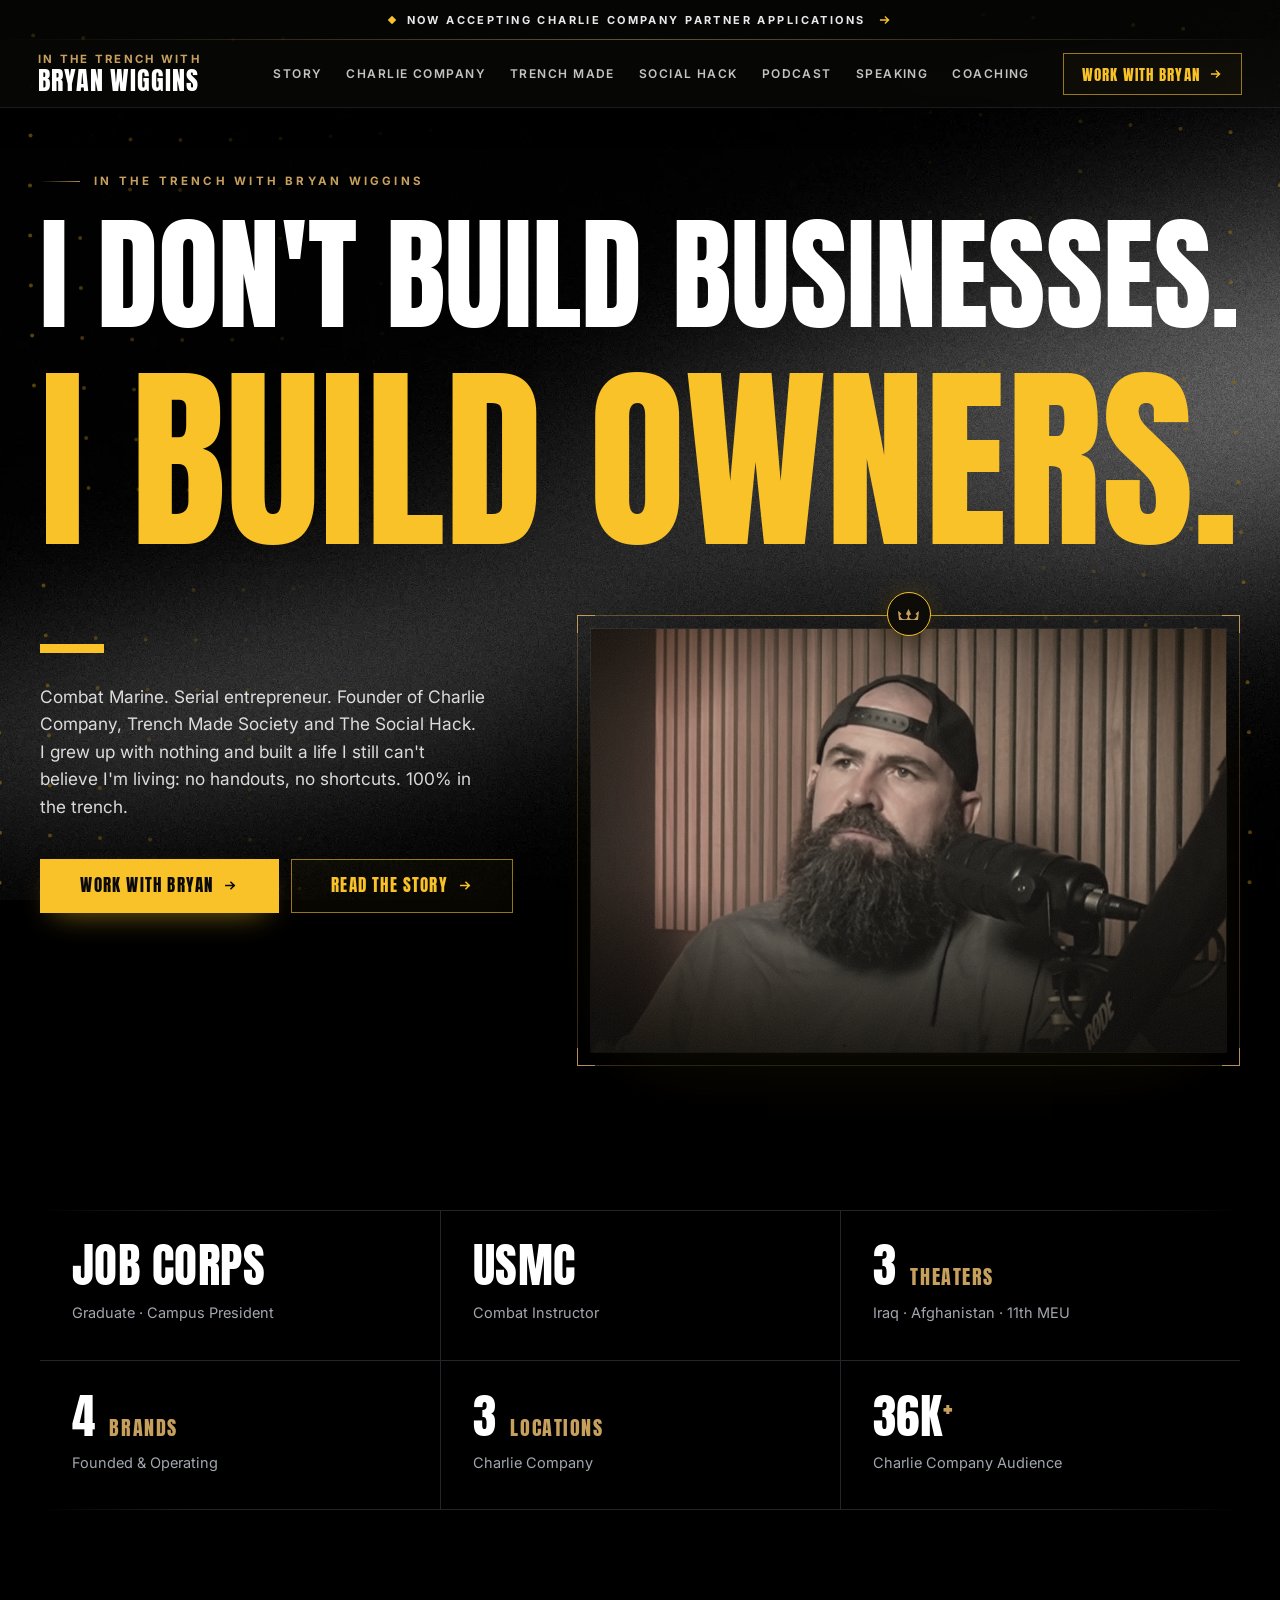
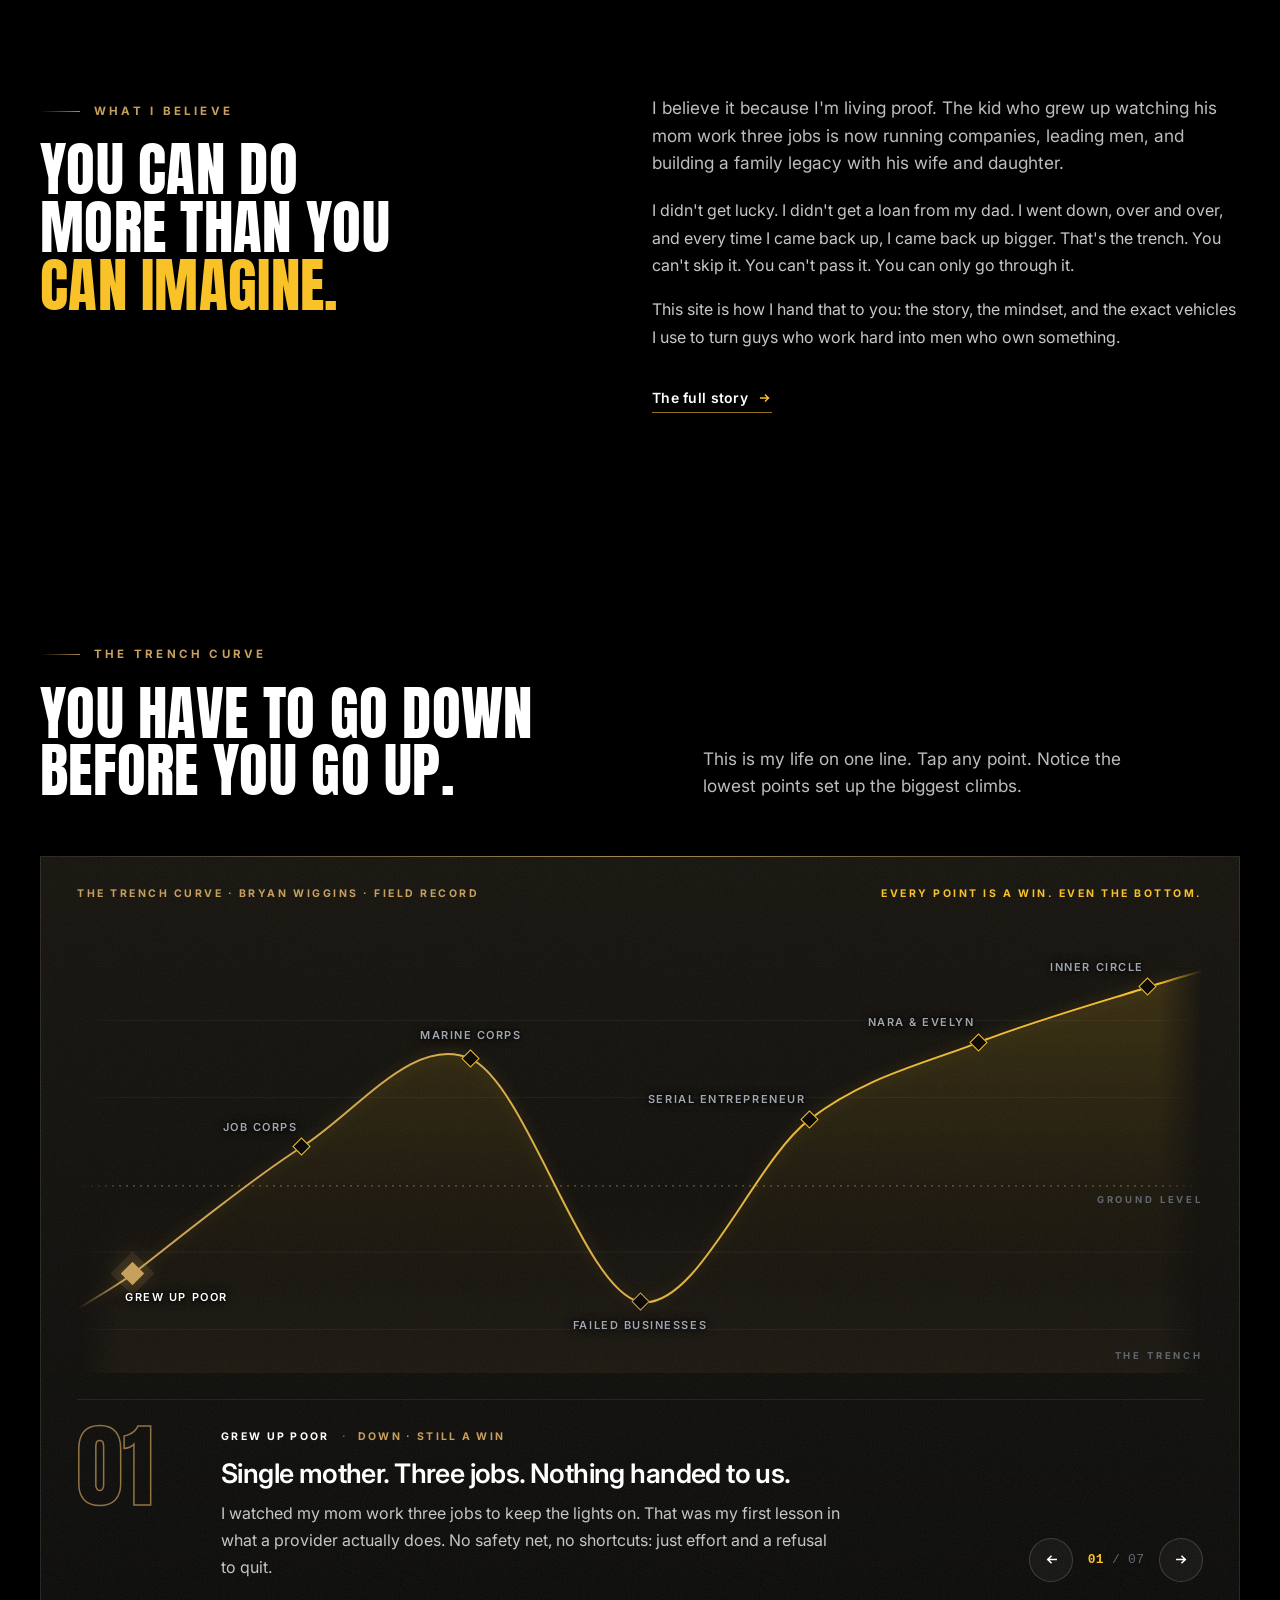
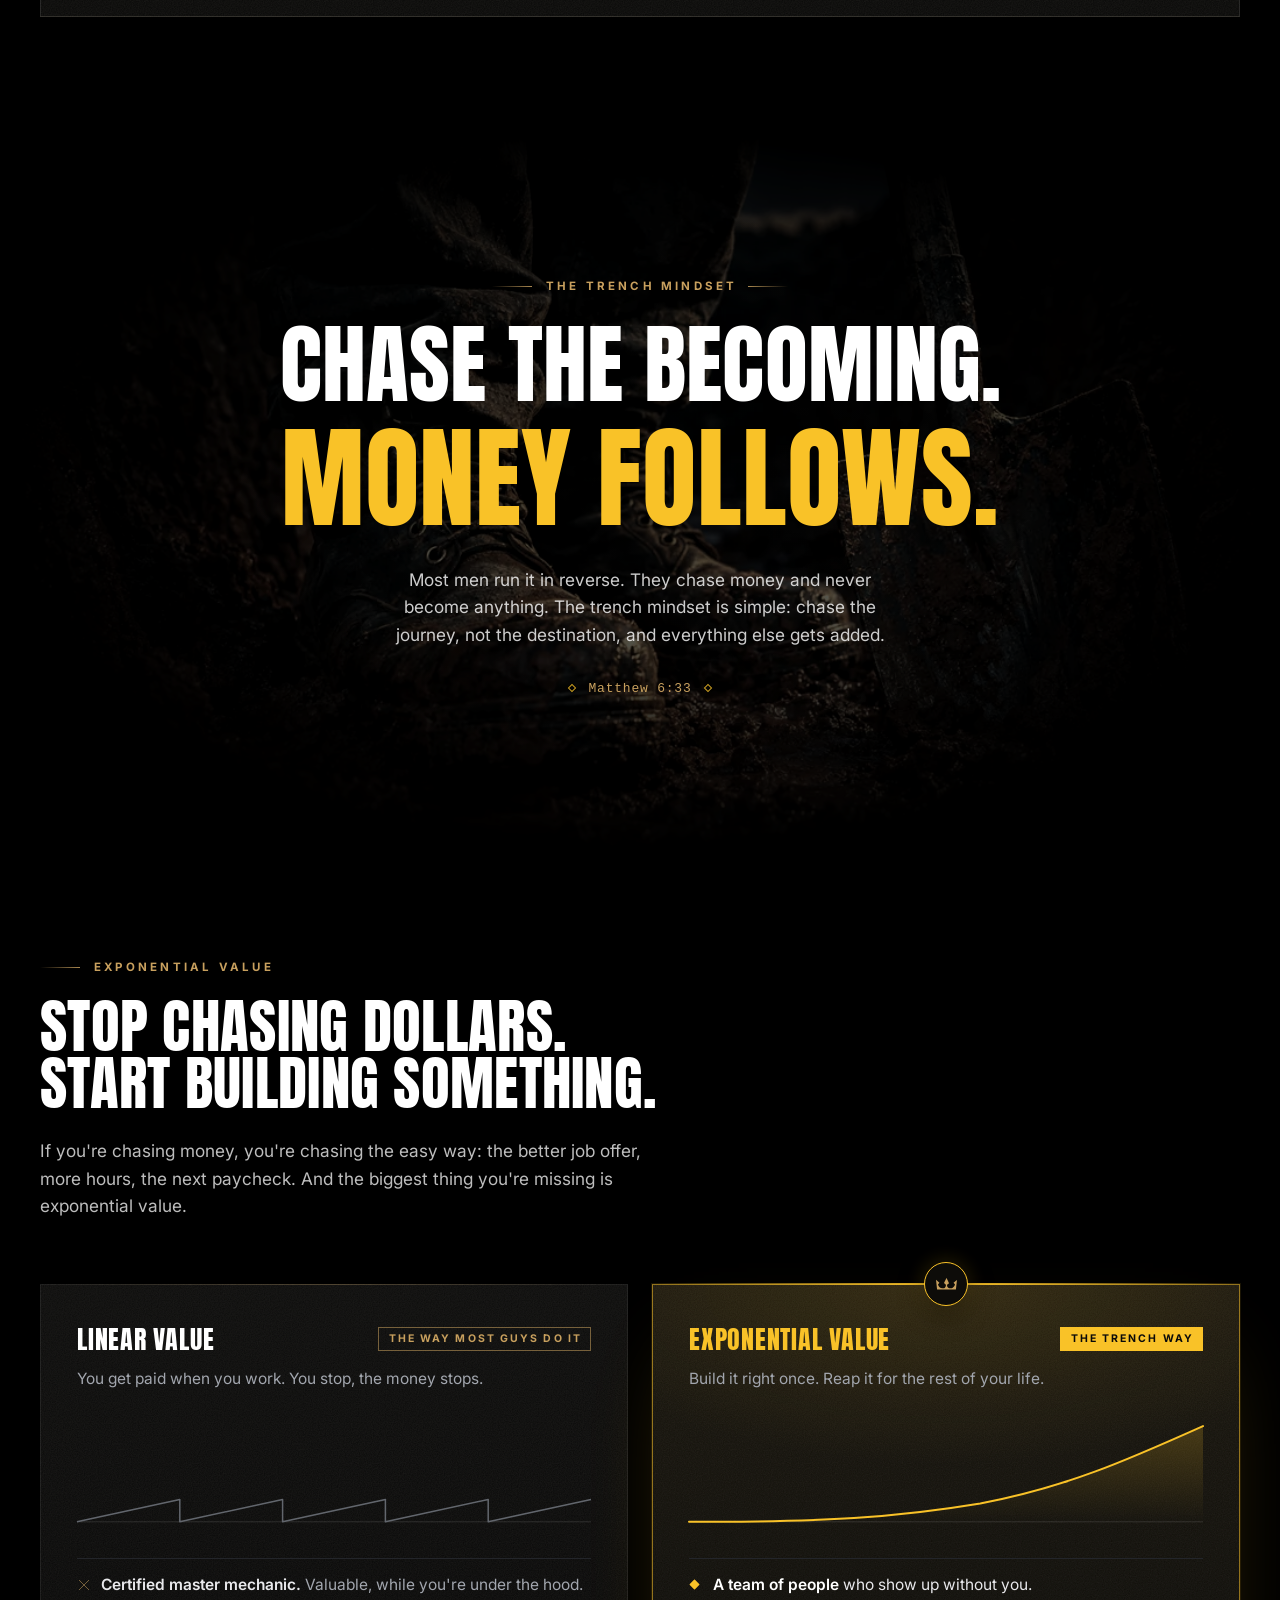
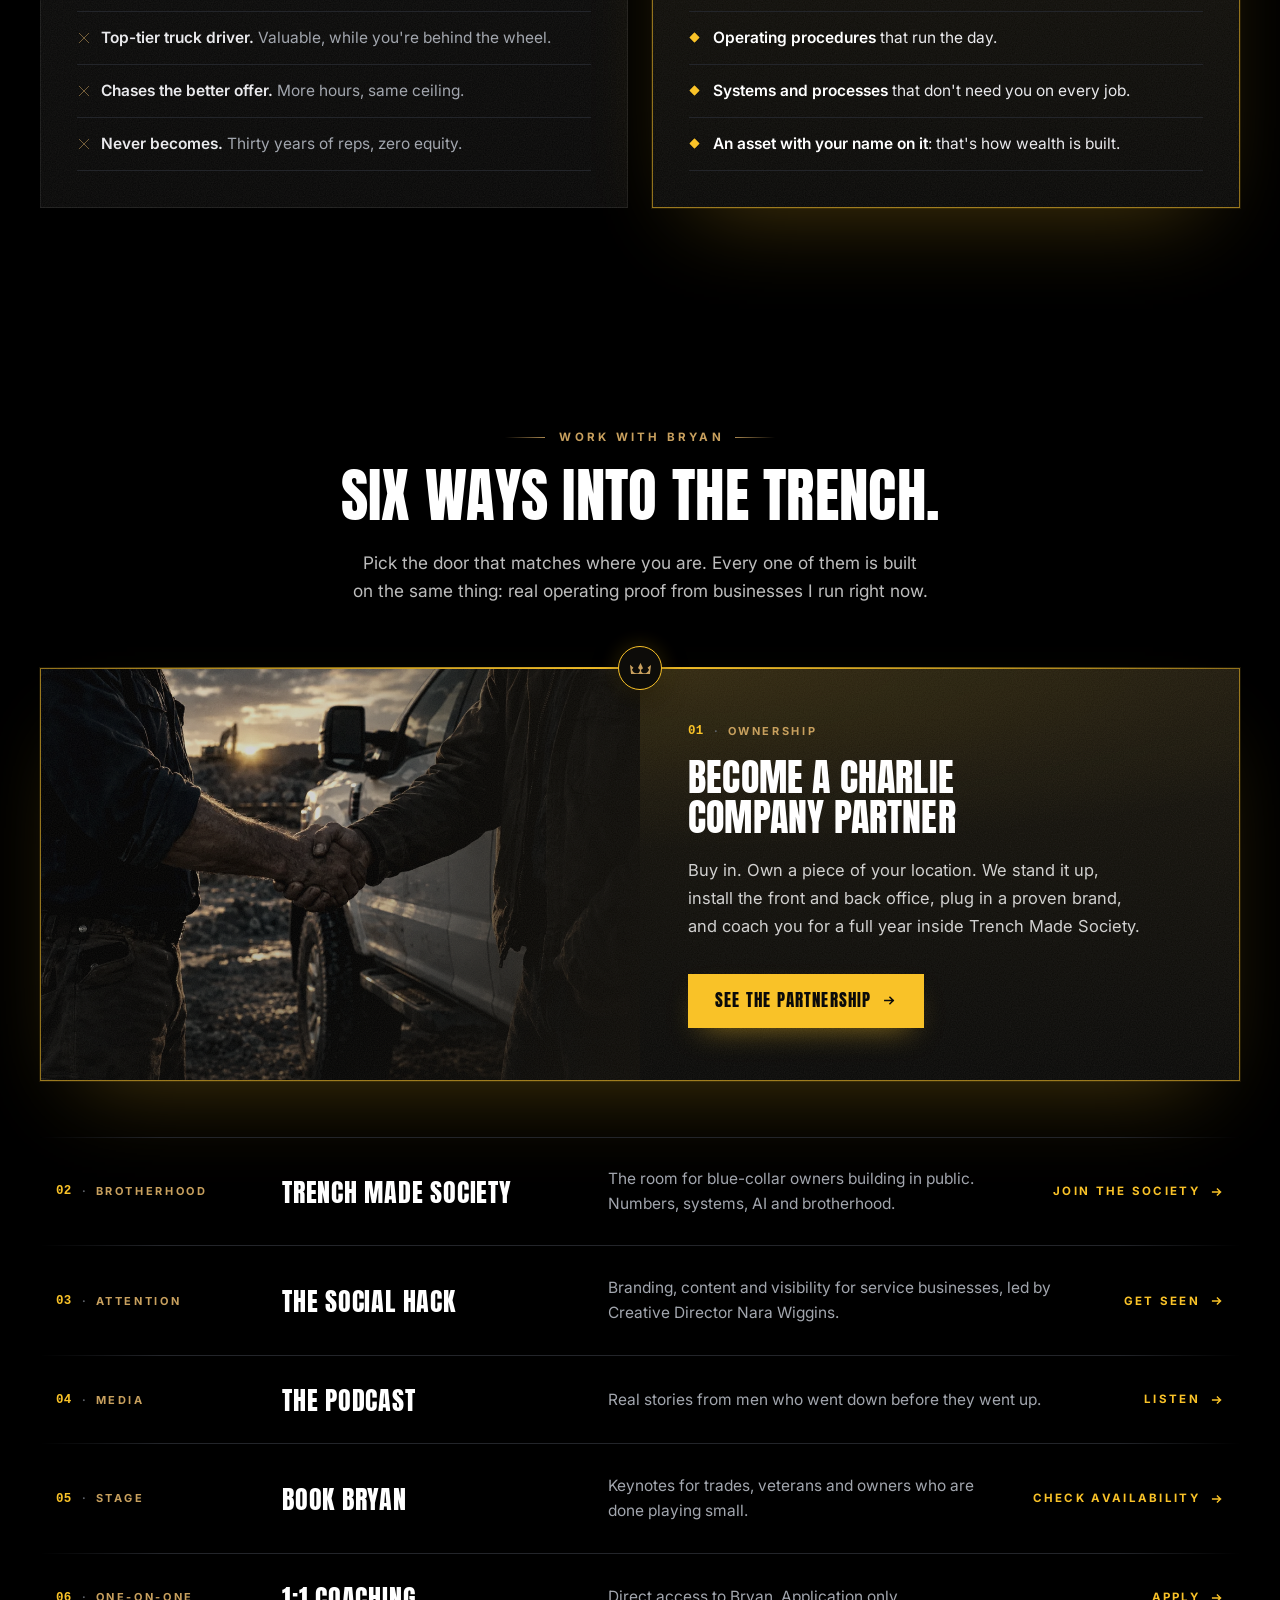
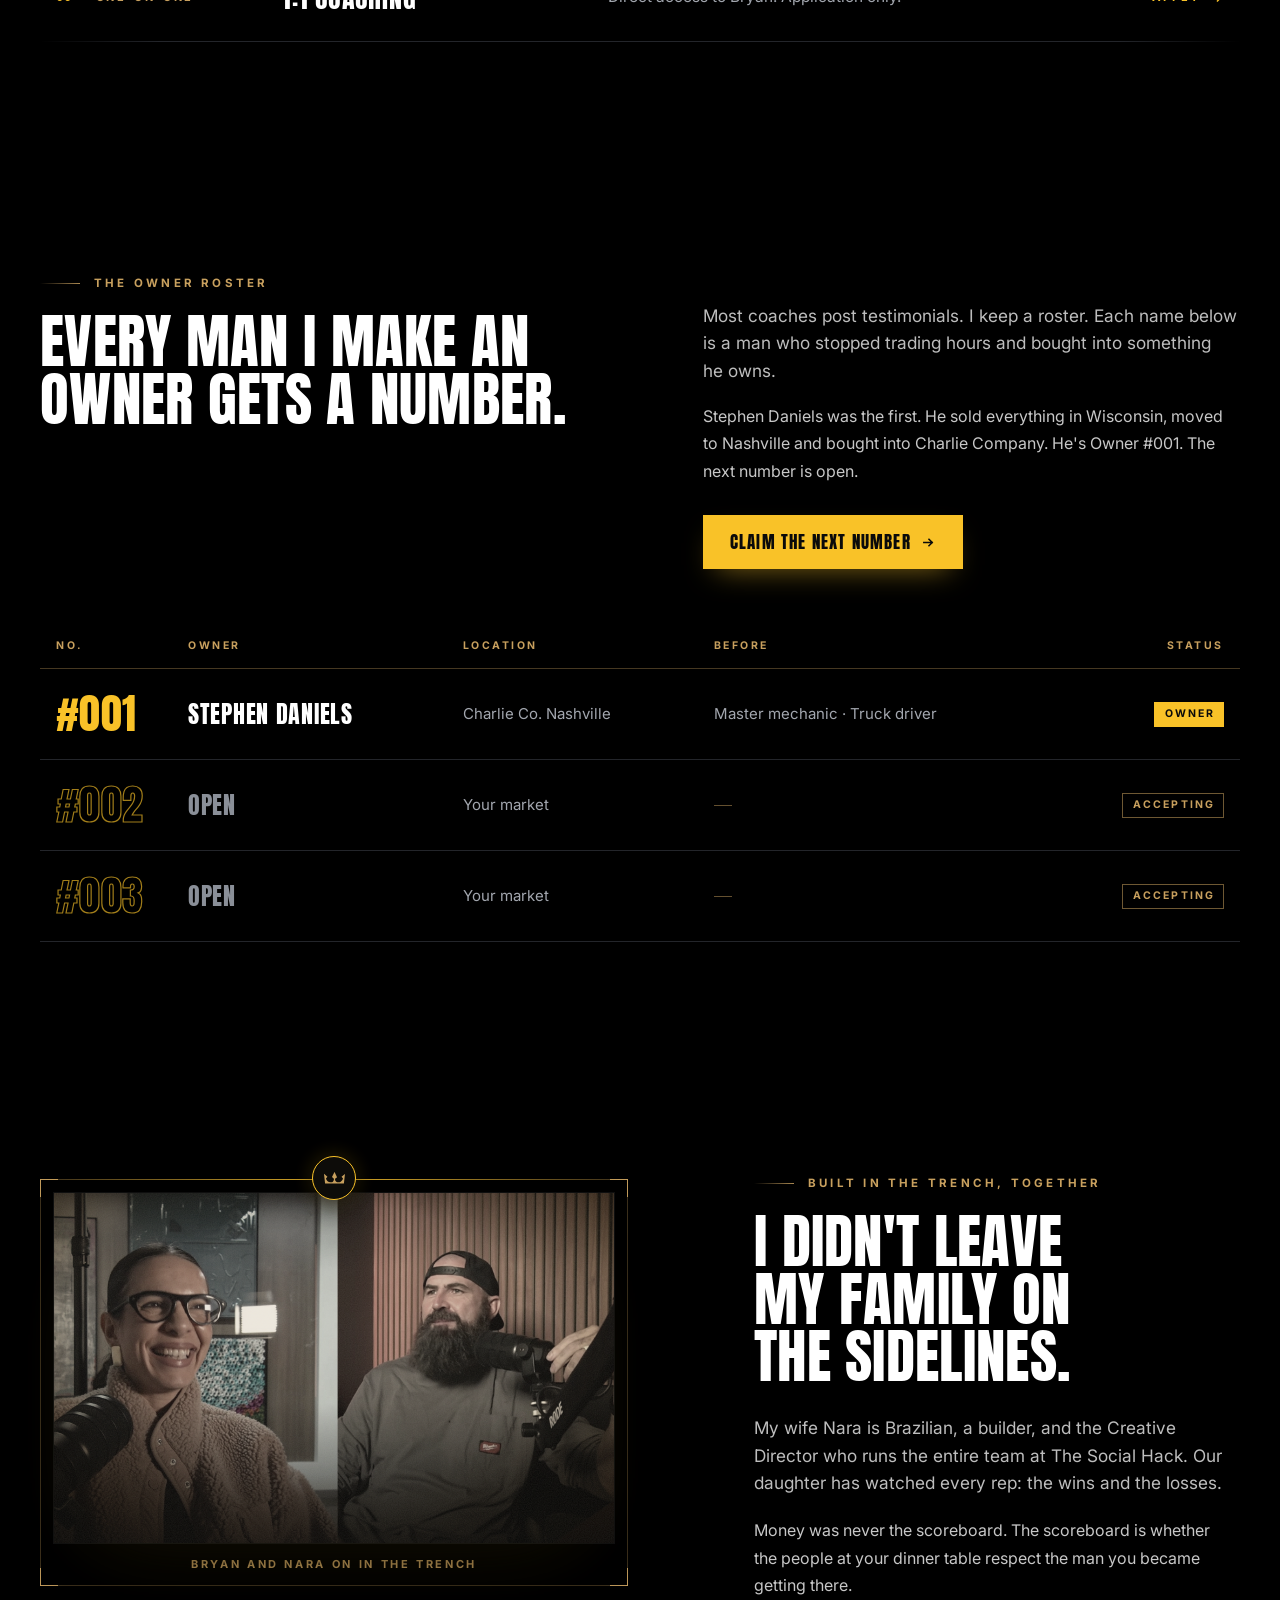
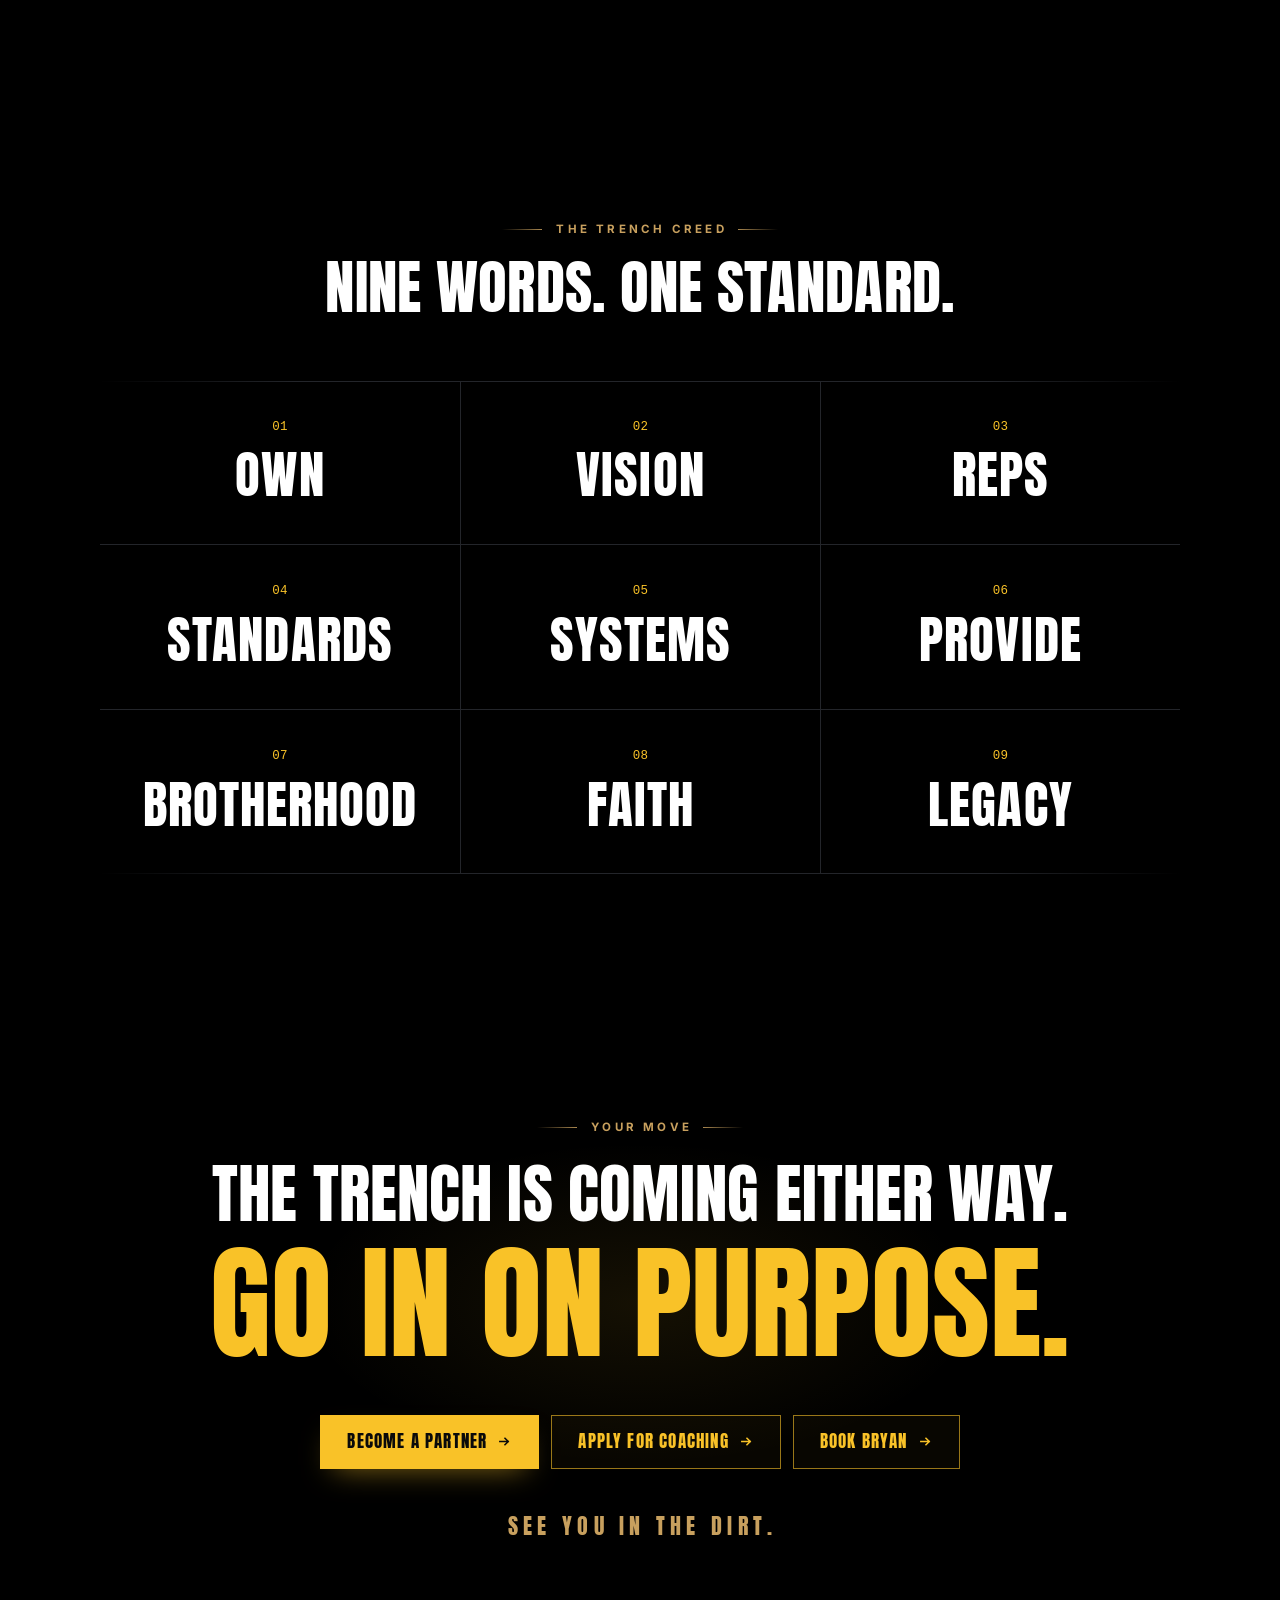
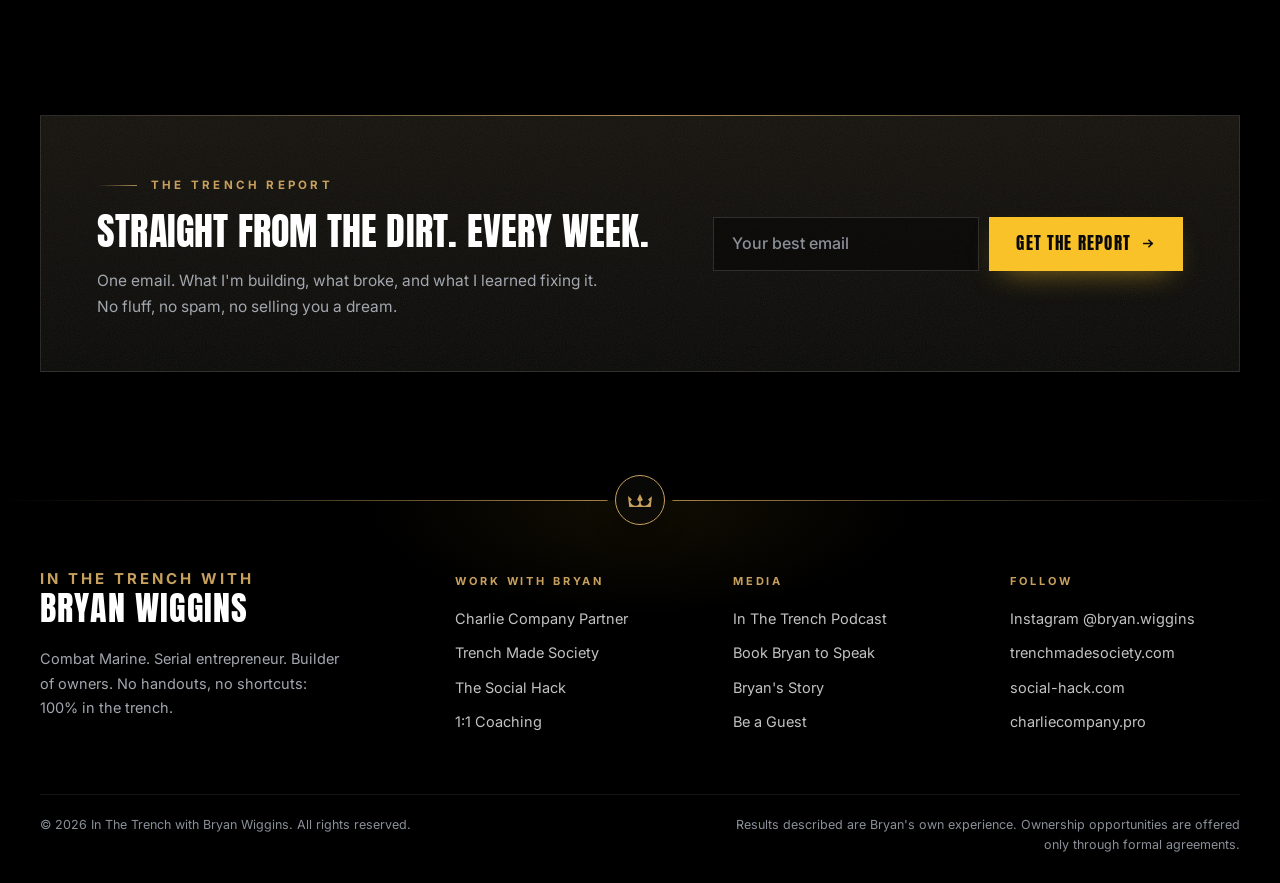
==== index.html @ 4d8e3793 "Bryan Wiggins site V1 Co-Authored-By: Claude Opus 5.5 <noreply@anthropic.com>" ====
<!doctype html>
<html lang="en">
<head>
<meta charset="utf-8">
<meta name="viewport" content="width=device-width, initial-scale=1">
<title>In The Trench with Bryan Wiggins | Combat Marine, Serial Entrepreneur, Builder of Owners</title>
<meta name="description" content="Bryan Wiggins is a combat Marine and serial entrepreneur who builds blue-collar owners through Charlie Company, Trench Made Society, The Social Hack and the In The Trench Podcast.">
<meta property="og:title" content="In The Trench with Bryan Wiggins | Combat Marine, Serial Entrepreneur, Builder of Owners">
<meta property="og:description" content="Bryan Wiggins is a combat Marine and serial entrepreneur who builds blue-collar owners through Charlie Company, Trench Made Society, The Social Hack and the In The Trench Podcast.">
<meta property="og:image" content="img/bryan-mic-300.jpg">
<meta name="theme-color" content="#000000">
<link rel="preconnect" href="https://fonts.googleapis.com">
<link rel="preconnect" href="https://fonts.gstatic.com" crossorigin>
<link href="https://fonts.googleapis.com/css2?family=Anton&family=Inter:wght@400;500;600;700&display=swap" rel="stylesheet">
<link rel="stylesheet" href="assets/kit.css">
<link rel="stylesheet" href="assets/site.css">
<script>document.documentElement.classList.add('js')</script>
</head>
<body>
<canvas id="bw-particles" aria-hidden="true"></canvas>
<a class="bw-skip" href="#main">Skip to content</a>

<!-- ============ SHELL: announcement bar + header (copy to every page; set aria-current on that page's nav link) ============ -->
<div class="bw-top" id="top"><a href="charlie-company.html#apply">Now accepting Charlie Company partner applications<svg viewBox="0 0 16 16" aria-hidden="true" focusable="false"><path d="M3 8h9M8.5 4.5 12 8l-3.5 3.5" fill="none" stroke="currentColor" stroke-width="1.6" stroke-linecap="square"/></svg></a></div>
<header class="bw-hdr">
  <div class="bw-hdr-in">
    <a class="bw-brand tk-fit" href="index.html" aria-label="In The Trench with Bryan Wiggins, home"><span class="bw-brand-sm" style="--k:15.6">In The Trench with</span><span class="bw-brand-lg" style="--k:6.4">Bryan Wiggins</span></a>
    <nav class="bw-nav" id="bw-nav" aria-label="Primary">
      <a href="story.html">Story</a>
      <a href="charlie-company.html">Charlie Company</a>
      <a href="trench-made-society.html">Trench Made</a>
      <a href="social-hack.html">Social Hack</a>
      <a href="podcast.html">Podcast</a>
      <a href="speaking.html">Speaking</a>
      <a href="coaching.html">Coaching</a>
      <a class="bw-nav-cta" href="index.html#work">Work With Bryan<svg viewBox="0 0 16 16" aria-hidden="true" focusable="false"><path d="M3 8h9M8.5 4.5 12 8l-3.5 3.5" fill="none" stroke="currentColor" stroke-width="1.6" stroke-linecap="square"/></svg></a>
    </nav>
    <a class="bw-cta" href="index.html#work">Work With Bryan<svg viewBox="0 0 16 16" aria-hidden="true" focusable="false"><path d="M3 8h9M8.5 4.5 12 8l-3.5 3.5" fill="none" stroke="currentColor" stroke-width="1.6" stroke-linecap="square"/></svg></a>
    <button class="bw-menu-btn" type="button" aria-expanded="false" aria-controls="bw-nav" aria-label="Open menu"><span></span><span></span></button>
  </div>
</header>
<!-- ============ /SHELL ============ -->

<main id="main">

<!-- hero -->
<section class="tk bw-hero" aria-labelledby="hero-h">
  <div class="tk-wrap">
    <p class="tk-cap tk-cap--left tk-rise">In The Trench with Bryan Wiggins</p>
    <h1 id="hero-h" class="tk-h tk-fit bw-hero-h tk-rise" style="--d:1"><span style="--k:10.9">I don't build businesses.</span><span class="tk-acc" style="--k:7.1">I build owners.</span></h1>
    <div class="bw-hero-body">
      <div class="bw-hero-copy tk-rise" style="--d:2">
        <i class="bw-bar" aria-hidden="true"></i>
        <p class="tk-lead">Combat Marine. Serial entrepreneur. Founder of Charlie Company, Trench Made Society and The Social Hack. I grew up with nothing and built a life I still can't believe I'm living: no handouts, no shortcuts. 100% in the trench.</p>
        <div class="bw-btns">
          <a class="tk-btn tk-btn--solid" href="#work">Work With Bryan<svg viewBox="0 0 16 16" aria-hidden="true" focusable="false"><path d="M3 8h9M8.5 4.5 12 8l-3.5 3.5" fill="none" stroke="currentColor" stroke-width="1.6" stroke-linecap="square"/></svg></a>
          <a class="tk-btn" href="story.html">Read the Story<svg viewBox="0 0 16 16" aria-hidden="true" focusable="false"><path d="M3 8h9M8.5 4.5 12 8l-3.5 3.5" fill="none" stroke="currentColor" stroke-width="1.6" stroke-linecap="square"/></svg></a>
        </div>
      </div>
      <figure class="bw-plate bw-hero-media tk-rise" style="--d:3">
        <span class="bw-plate-corners" aria-hidden="true"></span>
        <span class="tk-medal" aria-hidden="true"><svg viewBox="0 0 354 197" focusable="false"><path fill="currentColor" d="M176.7 1L178.1 2L219.8 87L186.5 112L186.6 126L189.6 142L194.7 153L202.1 162L213 169.5L224 173.3L233 174.6L248 174.4L265 171.2L282 163.2L299.3 148L312.2 129L320.7 108L295.6 80L353 32.1L353.3 38L335.7 196L19 196.1L18 195.1L.7 38L.9 31L57.7 80L33.5 108L36.7 120L41.7 132L53 148.6L66 160.3L83 169.3L105 174.4L125 174.2L137 171.3L150 163.4L158 154L164.3 140L166.3 131L167 113L134.8 86Z"/></svg></span>
        <div class="bw-photo bw-photo--trim" style="--ar:3 / 2">
          <img src="img/bryan-mic-300.jpg" alt="Bryan Wiggins at the microphone on the In The Trench podcast" width="960" height="1080" fetchpriority="high" decoding="async" style="object-position:50% 24%">
        </div>
      </figure>
    </div>
  </div>
</section>

<!-- field record -->
<section class="tk tk--tight bw-rec" aria-label="Field record">
  <div class="tk-wrap">
    <ul class="bw-record tk-rise">
      <li><span class="bw-record-v">Job Corps</span><span class="bw-record-t">Graduate&nbsp;· Campus President</span></li>
      <li><span class="bw-record-v">USMC</span><span class="bw-record-t">Combat Instructor</span></li>
      <li><span class="bw-record-v">3 <small>Theaters</small></span><span class="bw-record-t">Iraq&nbsp;· Afghanistan&nbsp;· 11th&nbsp;MEU</span></li>
      <li><span class="bw-record-v">4 <small>Brands</small></span><span class="bw-record-t">Founded &amp; Operating</span></li>
      <li><span class="bw-record-v">3 <small>Locations</small></span><span class="bw-record-t">Charlie Company</span></li>
      <li><span class="bw-record-v">36K<span class="bw-plus">+</span></span><span class="bw-record-t">Charlie Company Audience</span></li>
    </ul>
  </div>
</section>

<!-- what I believe -->
<section class="tk bw-believe" aria-labelledby="believe-h">
  <div class="tk-wrap bw-split">
    <div class="bw-split-a">
      <p class="tk-cap tk-cap--left tk-rise">What I believe</p>
      <h2 id="believe-h" class="tk-h tk-h--l tk-rise" style="--d:1">You can do more than you <em class="tk-acc">can imagine.</em></h2>
    </div>
    <div class="bw-split-b tk-rise" style="--d:2">
      <p class="tk-lead">I believe it because I'm living proof. The kid who grew up watching his mom work three jobs is now running companies, leading men, and building a family legacy with his wife and daughter.</p>
      <div class="tk-body">
        <p>I didn't get lucky. I didn't get a loan from my dad. I went down, over and over, and every time I came back up, I came back up bigger. That's the trench. You can't skip it. You can't pass it. You can only go through it.</p>
        <p>This site is how I hand that to you: the story, the mindset, and the exact vehicles I use to turn guys who work hard into men who own something.</p>
      </div>
      <p class="bw-believe-more"><a class="bw-link" href="story.html">The full story<svg viewBox="0 0 16 16" aria-hidden="true" focusable="false"><path d="M3 8h9M8.5 4.5 12 8l-3.5 3.5" fill="none" stroke="currentColor" stroke-width="1.6" stroke-linecap="square"/></svg></a></p>
    </div>
  </div>
</section>

<!-- the Trench Curve -->
<section class="tk bw-curve-sec" aria-labelledby="curve-h">
  <div class="tk-wrap">
    <div class="bw-intro bw-curve-intro">
      <div>
        <p class="tk-cap tk-cap--left tk-rise">The Trench Curve</p>
        <h2 id="curve-h" class="tk-h tk-h--l tk-rise" style="--d:1">You have to go down before you go up.</h2>
      </div>
      <p class="tk-lead tk-rise" style="--d:2">This is my life on one line. Tap any point. Notice the lowest points set up the biggest climbs.</p>
    </div>

    <div class="tk-card bw-curve tk-rise" style="--d:3" data-curve>
      <div class="bw-curve-head">
        <span class="bw-curve-stamp">The Trench Curve&nbsp;· Bryan&nbsp;Wiggins&nbsp;· Field&nbsp;Record</span>
        <span class="bw-curve-stamp bw-curve-stamp--acc">Every point is a win. Even the bottom.</span>
      </div>

      <div class="bw-curve-plot">
        <svg viewBox="-10 -20 1020 400" preserveAspectRatio="none" aria-hidden="true" focusable="false">
          <defs>
            <linearGradient id="bwCurveFill" x1="0" x2="0" y1="0" y2="1"><stop offset="0" stop-color="#F9C228" stop-opacity=".13"/><stop offset=".8" stop-color="#F9C228" stop-opacity="0"/></linearGradient>
            <linearGradient id="bwCurveStroke" x1="0" x2="1" y1="0" y2="0"><stop offset="0" stop-color="#C8A05E"/><stop offset=".55" stop-color="#e0b443"/><stop offset="1" stop-color="#F9C228"/></linearGradient>
            <linearGradient id="bwTrench" x1="0" x2="0" y1="0" y2="1"><stop offset="0" stop-color="#C8A05E" stop-opacity="0"/><stop offset="1" stop-color="#C8A05E" stop-opacity=".07"/></linearGradient>
            <linearGradient id="bwFadeH" x1="0" x2="1" y1="0" y2="0"><stop offset="0" stop-color="#fff" stop-opacity="0"/><stop offset=".04" stop-color="#fff" stop-opacity="1"/><stop offset=".96" stop-color="#fff" stop-opacity="1"/><stop offset="1" stop-color="#fff" stop-opacity="0"/></linearGradient>
            <mask id="bwFade" maskUnits="userSpaceOnUse" x="-10" y="-20" width="1020" height="400"><rect x="-10" y="-20" width="1020" height="400" fill="url(#bwFadeH)"/></mask>
          </defs>
          <g mask="url(#bwFade)">
            <g class="bw-curve-grid"><line x1="-10" x2="1010" y1="60" y2="60"/><line x1="-10" x2="1010" y1="130" y2="130"/><line x1="-10" x2="1010" y1="270" y2="270"/><line x1="-10" x2="1010" y1="340" y2="340"/></g>
            <rect class="bw-curve-trench" x="-10" y="210" width="1020" height="170"/>
            <line class="bw-curve-ground" x1="-10" x2="1010" y1="210" y2="210"/>
            <g class="bw-curve-line">
              <path class="bw-curve-fill" d="M-10,322 C5,312 24.6,301.5 40.0,290.0 C65.6,270.8 142.2,207.5 193.3,175.0 C244.4,142.5 295.6,71.7 346.7,95.0 C397.8,118.3 448.9,305.8 500.0,315.0 C551.1,324.2 602.2,189.2 653.3,150.0 C704.4,110.8 755.6,100.0 806.7,80.0 C857.8,60.0 934.4,38.3 960.0,30.0 C975.4,25 995,19.5 1010,15 L1010,380 L-10,380 Z"/>
              <path class="bw-curve-path" d="M-10,322 C5,312 24.6,301.5 40.0,290.0 C65.6,270.8 142.2,207.5 193.3,175.0 C244.4,142.5 295.6,71.7 346.7,95.0 C397.8,118.3 448.9,305.8 500.0,315.0 C551.1,324.2 602.2,189.2 653.3,150.0 C704.4,110.8 755.6,100.0 806.7,80.0 C857.8,60.0 934.4,38.3 960.0,30.0 C975.4,25 995,19.5 1010,15"/>
            </g>
          </g>
        </svg>
        <span class="bw-curve-zone bw-curve-zone--ground" aria-hidden="true">Ground level</span>
        <span class="bw-curve-zone bw-curve-zone--trench" aria-hidden="true">The trench</span>
        <div class="bw-curve-pts">
          <button class="bw-pt bw-pt--low" type="button" data-lab="below-start" style="--x:4.902%;--y:77.5%"><i aria-hidden="true"></i><span class="bw-pt-lab">Grew up poor</span></button>
          <button class="bw-pt bw-pt--start-sm" type="button" data-lab="above-end" style="--x:19.931%;--y:48.75%"><i aria-hidden="true"></i><span class="bw-pt-lab">Job Corps</span></button>
          <button class="bw-pt" type="button" data-lab="above" style="--x:34.971%;--y:28.75%"><i aria-hidden="true"></i><span class="bw-pt-lab">Marine Corps</span></button>
          <button class="bw-pt bw-pt--low" type="button" data-lab="below" style="--x:50%;--y:83.75%"><i aria-hidden="true"></i><span class="bw-pt-lab">Failed businesses</span></button>
          <button class="bw-pt" type="button" data-lab="above-end" style="--x:65.029%;--y:42.5%"><i aria-hidden="true"></i><span class="bw-pt-lab">Serial entrepreneur</span></button>
          <button class="bw-pt" type="button" data-lab="above-end" style="--x:80.069%;--y:25%"><i aria-hidden="true"></i><span class="bw-pt-lab">Nara &amp; Evelyn</span></button>
          <button class="bw-pt" type="button" data-lab="above-end" style="--x:95.098%;--y:12.5%"><i aria-hidden="true"></i><span class="bw-pt-lab">Inner circle</span></button>
        </div>
      </div>

      <div class="bw-curve-foot">
        <ol class="bw-curve-steps" aria-live="polite">
          <li class="bw-curve-step is-low">
            <span class="tk-num bw-curve-num" aria-hidden="true">01</span>
            <div>
              <p class="bw-curve-meta"><span class="bw-curve-name">Grew up poor</span><span class="bw-curve-sep" aria-hidden="true">·</span><span class="bw-curve-dir">Down · Still a win</span></p>
              <h3 class="tk-q tk-q--s">Single mother. Three jobs. Nothing handed to us.</h3>
              <p class="bw-curve-text">I watched my mom work three jobs to keep the lights on. That was my first lesson in what a provider actually does. No safety net, no shortcuts: just effort and a refusal to quit.</p>
            </div>
          </li>
          <li class="bw-curve-step">
            <span class="tk-num bw-curve-num" aria-hidden="true">02</span>
            <div>
              <p class="bw-curve-meta"><span class="bw-curve-name">Job Corps</span><span class="bw-curve-sep" aria-hidden="true">·</span><span class="bw-curve-dir">Up · Win</span></p>
              <h3 class="tk-q tk-q--s">Job Corps: diploma, president, apprentice.</h3>
              <p class="bw-curve-text">Earned my high school diploma through Job Corps. Became campus and dorm president. Finished a carpentry apprenticeship and wildland firefighter training, and found a Green Beret mentor who flipped houses and ran businesses.</p>
            </div>
          </li>
          <li class="bw-curve-step">
            <span class="tk-num bw-curve-num" aria-hidden="true">03</span>
            <div>
              <p class="bw-curve-meta"><span class="bw-curve-name">Marine Corps</span><span class="bw-curve-sep" aria-hidden="true">·</span><span class="bw-curve-dir">Up · Win</span></p>
              <h3 class="tk-q tk-q--s">Graduated on a Friday. Marine Corps on Monday.</h3>
              <p class="bw-curve-text">Iraq. Afghanistan. The 11th MEU. Combat action, honor graduate at corporals course, MCMAP black belt, and a combat instructor starting as a corporal. The Corps taught me standards, command and how to lead men under pressure.</p>
            </div>
          </li>
          <li class="bw-curve-step is-low">
            <span class="tk-num bw-curve-num" aria-hidden="true">04</span>
            <div>
              <p class="bw-curve-meta"><span class="bw-curve-name">Failed businesses</span><span class="bw-curve-sep" aria-hidden="true">·</span><span class="bw-curve-dir">Down · Still a win</span></p>
              <h3 class="tk-q tk-q--s">Solar. Expediting. An airport shuttle COVID killed.</h3>
              <p class="bw-curve-text">I built construction work on instructor off-cycles, then commercial solar, expediting and an executive-airport shuttle business COVID wiped out. Every failure was tuition. You have to go down before you go up.</p>
            </div>
          </li>
          <li class="bw-curve-step">
            <span class="tk-num bw-curve-num" aria-hidden="true">05</span>
            <div>
              <p class="bw-curve-meta"><span class="bw-curve-name">Serial entrepreneur</span><span class="bw-curve-sep" aria-hidden="true">·</span><span class="bw-curve-dir">Up · Win</span></p>
              <h3 class="tk-q tk-q--s">Built it, sold it, built it bigger.</h3>
              <p class="bw-curve-text">Pressure washing in Nashville and Knoxville. Sold the Knoxville company. Studied social-media marketing with my wife in Brazil, then came home to build Charlie Company, Trench Made Society and The Social Hack.</p>
            </div>
          </li>
          <li class="bw-curve-step">
            <span class="tk-num bw-curve-num" aria-hidden="true">06</span>
            <div>
              <p class="bw-curve-meta"><span class="bw-curve-name">Nara &amp; Evelyn</span><span class="bw-curve-sep" aria-hidden="true">·</span><span class="bw-curve-dir">Up · Win</span></p>
              <h3 class="tk-q tk-q--s">A Brazilian wife and daughter who build beside me.</h3>
              <p class="bw-curve-text">I didn't build this and leave my family on the sidelines. Nara is in the trench with me: she runs the creative team at The Social Hack. Our daughter watches every rep. That's the scoreboard that matters.</p>
            </div>
          </li>
          <li class="bw-curve-step">
            <span class="tk-num bw-curve-num" aria-hidden="true">07</span>
            <div>
              <p class="bw-curve-meta"><span class="bw-curve-name">Inner circle</span><span class="bw-curve-sep" aria-hidden="true">·</span><span class="bw-curve-dir">Up · Win</span></p>
              <h3 class="tk-q tk-q--s">The room changed the man.</h3>
              <p class="bw-curve-text">Today I sit with operators, investors and builders I used to only watch. The circle you keep decides the life you live. Now I build that room for the guys coming up behind me.</p>
            </div>
          </li>
        </ol>
        <div class="bw-curve-nav">
          <button class="bw-round" type="button" data-curve-prev aria-label="Previous point"><svg viewBox="0 0 16 16" aria-hidden="true" focusable="false"><path d="M13 8H4M7.5 4.5 4 8l3.5 3.5" fill="none" stroke="currentColor" stroke-width="1.6" stroke-linecap="square"/></svg></button>
          <span class="tk-idx" aria-hidden="true"><b data-curve-idx>01</b> <span>/ 07</span></span>
          <button class="bw-round" type="button" data-curve-next aria-label="Next point"><svg viewBox="0 0 16 16" aria-hidden="true" focusable="false"><path d="M3 8h9M8.5 4.5 12 8l-3.5 3.5" fill="none" stroke="currentColor" stroke-width="1.6" stroke-linecap="square"/></svg></button>
        </div>
      </div>
    </div>
  </div>
</section>

<!-- the Trench Mindset -->
<section class="tk bw-atmos bw-mindset" aria-labelledby="mind-h">
  <div class="bw-atmos-img" aria-hidden="true"><img src="img/boots.webp" alt="" width="1100" height="733" loading="lazy" decoding="async"></div>
  <div class="tk-wrap bw-center">
    <p class="tk-cap tk-rise">The Trench Mindset</p>
    <h2 id="mind-h" class="tk-h tk-fit tk-rise" style="--fit-w:720px;--d:1"><span style="--k:8.1">Chase the becoming.</span><span class="tk-acc" style="--k:6.2">Money follows.</span></h2>
    <p class="tk-lead tk-rise" style="--d:2">Most men run it in reverse. They chase money and never become anything. The trench mindset is simple: chase the journey, not the destination, and everything else gets added.</p>
    <p class="bw-verse tk-rise" style="--d:3">Matthew 6:33</p>
  </div>
</section>

<!-- exponential value -->
<section class="tk bw-value" aria-labelledby="value-h">
  <div class="tk-wrap">
    <div class="bw-head">
      <p class="tk-cap tk-cap--left tk-rise">Exponential value</p>
      <h2 id="value-h" class="tk-h tk-h--l tk-rise" style="--d:1">Stop chasing dollars. Start building something.</h2>
      <p class="tk-lead tk-rise" style="--d:2">If you're chasing money, you're chasing the easy way: the better job offer, more hours, the next paycheck. And the biggest thing you're missing is exponential value.</p>
    </div>
    <div class="bw-compare">
      <article class="tk-card tk-card--quiet tk-rise" style="--d:2" aria-labelledby="lin-h">
        <div class="bw-compare-top"><span class="tk-badge">The way most guys do it</span><h3 id="lin-h" class="tk-h tk-h--s">Linear Value</h3></div>
        <p class="bw-compare-sub">You get paid when you work. You stop, the money stops.</p>
        <svg class="bw-compare-chart" viewBox="0 0 300 110" preserveAspectRatio="none" aria-hidden="true" focusable="false"><line class="base" x1="0" y1="100" x2="300" y2="100"/><path class="grey" d="M0,100 L60,78 L60,100 L120,78 L120,100 L180,78 L180,100 L240,78 L240,100 L300,78"/></svg>
        <ul class="tk-list tk-list--ruled tk-list--no tk-list--muted">
          <li><b>Certified master mechanic.</b> Valuable, while you're under the hood.</li>
          <li><b>Top-tier truck driver.</b> Valuable, while you're behind the wheel.</li>
          <li><b>Chases the better offer.</b> More hours, same ceiling.</li>
          <li><b>Never becomes.</b> Thirty years of reps, zero equity.</li>
        </ul>
      </article>
      <article class="tk-card tk-card--gold tk-rise" style="--d:3" aria-labelledby="exp-h">
        <span class="tk-medal" aria-hidden="true"><svg viewBox="0 0 354 197" focusable="false"><path fill="currentColor" d="M176.7 1L178.1 2L219.8 87L186.5 112L186.6 126L189.6 142L194.7 153L202.1 162L213 169.5L224 173.3L233 174.6L248 174.4L265 171.2L282 163.2L299.3 148L312.2 129L320.7 108L295.6 80L353 32.1L353.3 38L335.7 196L19 196.1L18 195.1L.7 38L.9 31L57.7 80L33.5 108L36.7 120L41.7 132L53 148.6L66 160.3L83 169.3L105 174.4L125 174.2L137 171.3L150 163.4L158 154L164.3 140L166.3 131L167 113L134.8 86Z"/></svg></span>
        <div class="bw-compare-top"><span class="tk-badge tk-badge--solid">The trench way</span><h3 id="exp-h" class="tk-h tk-h--s tk-acc">Exponential Value</h3></div>
        <p class="bw-compare-sub">Build it right once. Reap it for the rest of your life.</p>
        <svg class="bw-compare-chart" viewBox="0 0 300 110" preserveAspectRatio="none" aria-hidden="true" focusable="false"><defs><linearGradient id="bwCmpFill" x1="0" x2="0" y1="0" y2="1"><stop offset="0" stop-color="#F9C228" stop-opacity=".2"/><stop offset="1" stop-color="#F9C228" stop-opacity="0"/></linearGradient></defs><line class="base" x1="0" y1="100" x2="300" y2="100"/><path class="area" d="M0,100 C80,100 120,96 170,82 C220,66 255,40 300,6 L300,100 Z"/><path class="gold" d="M0,100 C80,100 120,96 170,82 C220,66 255,40 300,6"/></svg>
        <ul class="tk-list tk-list--ruled tk-list--solid">
          <li><b>A team of people</b> who show up without you.</li>
          <li><b>Operating procedures</b> that run the day.</li>
          <li><b>Systems and processes</b> that don't need you on every job.</li>
          <li><b>An asset with your name on it</b>: that's how wealth is built.</li>
        </ul>
      </article>
    </div>
  </div>
</section>

<!-- work with Bryan -->
<section class="tk bw-work" id="work" aria-labelledby="work-h">
  <div class="tk-wrap">
    <div class="bw-head bw-head--center">
      <p class="tk-cap tk-rise">Work with Bryan</p>
      <h2 id="work-h" class="tk-h tk-h--l tk-rise" style="--d:1">Six ways into the trench.</h2>
      <p class="tk-lead tk-rise" style="--d:2">Pick the door that matches where you are. Every one of them is built on the same thing: real operating proof from businesses I run right now.</p>
    </div>

    <a class="tk-card tk-card--gold bw-feature tk-rise" style="--d:2" href="charlie-company.html">
      <span class="tk-medal" aria-hidden="true"><svg viewBox="0 0 354 197" focusable="false"><path fill="currentColor" d="M176.7 1L178.1 2L219.8 87L186.5 112L186.6 126L189.6 142L194.7 153L202.1 162L213 169.5L224 173.3L233 174.6L248 174.4L265 171.2L282 163.2L299.3 148L312.2 129L320.7 108L295.6 80L353 32.1L353.3 38L335.7 196L19 196.1L18 195.1L.7 38L.9 31L57.7 80L33.5 108L36.7 120L41.7 132L53 148.6L66 160.3L83 169.3L105 174.4L125 174.2L137 171.3L150 163.4L158 154L164.3 140L166.3 131L167 113L134.8 86Z"/></svg></span>
      <div class="bw-feature-img" aria-hidden="true"><img src="img/partners.webp" alt="" width="1100" height="733" loading="lazy" decoding="async"></div>
      <div class="bw-feature-body">
        <p class="bw-kicker"><span class="tk-idx">01</span><i>·</i>Ownership</p>
        <h3 class="tk-h tk-h--m">Become a Charlie Company Partner</h3>
        <p>Buy in. Own a piece of your location. We stand it up, install the front and back office, plug in a proven brand, and coach you for a full year inside Trench Made Society.</p>
        <span class="tk-btn tk-btn--solid">See the partnership<svg viewBox="0 0 16 16" aria-hidden="true" focusable="false"><path d="M3 8h9M8.5 4.5 12 8l-3.5 3.5" fill="none" stroke="currentColor" stroke-width="1.6" stroke-linecap="square"/></svg></span>
      </div>
    </a>

    <ul class="bw-rows bw-work-rows tk-rise" style="--d:3">
      <li><a class="bw-row" href="trench-made-society.html">
        <p class="bw-kicker"><span class="tk-idx">02</span><i>·</i>Brotherhood</p>
        <h3 class="tk-h tk-h--s">Trench Made Society</h3>
        <p>The room for blue-collar owners building in public. Numbers, systems, AI and brotherhood.</p>
        <span class="bw-row-go">Join the society<svg viewBox="0 0 16 16" aria-hidden="true" focusable="false"><path d="M3 8h9M8.5 4.5 12 8l-3.5 3.5" fill="none" stroke="currentColor" stroke-width="1.6" stroke-linecap="square"/></svg></span>
      </a></li>
      <li><a class="bw-row" href="social-hack.html">
        <p class="bw-kicker"><span class="tk-idx">03</span><i>·</i>Attention</p>
        <h3 class="tk-h tk-h--s">The Social Hack</h3>
        <p>Branding, content and visibility for service businesses, led by Creative Director Nara Wiggins.</p>
        <span class="bw-row-go">Get seen<svg viewBox="0 0 16 16" aria-hidden="true" focusable="false"><path d="M3 8h9M8.5 4.5 12 8l-3.5 3.5" fill="none" stroke="currentColor" stroke-width="1.6" stroke-linecap="square"/></svg></span>
      </a></li>
      <li><a class="bw-row" href="podcast.html">
        <p class="bw-kicker"><span class="tk-idx">04</span><i>·</i>Media</p>
        <h3 class="tk-h tk-h--s">The Podcast</h3>
        <p>Real stories from men who went down before they went up.</p>
        <span class="bw-row-go">Listen<svg viewBox="0 0 16 16" aria-hidden="true" focusable="false"><path d="M3 8h9M8.5 4.5 12 8l-3.5 3.5" fill="none" stroke="currentColor" stroke-width="1.6" stroke-linecap="square"/></svg></span>
      </a></li>
      <li><a class="bw-row" href="speaking.html">
        <p class="bw-kicker"><span class="tk-idx">05</span><i>·</i>Stage</p>
        <h3 class="tk-h tk-h--s">Book Bryan</h3>
        <p>Keynotes for trades, veterans and owners who are done playing small.</p>
        <span class="bw-row-go">Check availability<svg viewBox="0 0 16 16" aria-hidden="true" focusable="false"><path d="M3 8h9M8.5 4.5 12 8l-3.5 3.5" fill="none" stroke="currentColor" stroke-width="1.6" stroke-linecap="square"/></svg></span>
      </a></li>
      <li><a class="bw-row" href="coaching.html">
        <p class="bw-kicker"><span class="tk-idx">06</span><i>·</i>One-on-one</p>
        <h3 class="tk-h tk-h--s">1:1 Coaching</h3>
        <p>Direct access to Bryan. Application only.</p>
        <span class="bw-row-go">Apply<svg viewBox="0 0 16 16" aria-hidden="true" focusable="false"><path d="M3 8h9M8.5 4.5 12 8l-3.5 3.5" fill="none" stroke="currentColor" stroke-width="1.6" stroke-linecap="square"/></svg></span>
      </a></li>
    </ul>
  </div>
</section>

<!-- the owner roster -->
<section class="tk bw-roster" aria-labelledby="roster-h">
  <div class="tk-wrap">
    <div class="bw-intro">
      <div>
        <p class="tk-cap tk-cap--left tk-rise">The Owner Roster</p>
        <h2 id="roster-h" class="tk-h tk-h--l tk-rise" style="--d:1">Every man I make an owner gets a number.</h2>
      </div>
      <div class="tk-rise" style="--d:2">
        <p class="tk-lead">Most coaches post testimonials. I keep a roster. Each name below is a man who stopped trading hours and bought into something he owns.</p>
        <div class="tk-body"><p>Stephen Daniels was the first. He sold everything in Wisconsin, moved to Nashville and bought into Charlie Company. He's Owner #001. The next number is open.</p></div>
        <div class="bw-btns"><a class="tk-btn tk-btn--solid" href="charlie-company.html#apply">Claim the next number<svg viewBox="0 0 16 16" aria-hidden="true" focusable="false"><path d="M3 8h9M8.5 4.5 12 8l-3.5 3.5" fill="none" stroke="currentColor" stroke-width="1.6" stroke-linecap="square"/></svg></a></div>
      </div>
    </div>
    <table class="bw-ledger tk-rise" style="--d:3" role="table" aria-labelledby="roster-h">
      <thead role="rowgroup"><tr role="row"><th role="columnheader" scope="col">No.</th><th role="columnheader" scope="col">Owner</th><th role="columnheader" scope="col">Location</th><th role="columnheader" scope="col">Before</th><th role="columnheader" scope="col">Status</th></tr></thead>
      <tbody role="rowgroup">
        <tr role="row"><td role="cell" class="bw-ledger-id">#001</td><th role="rowheader" scope="row">Stephen Daniels</th><td role="cell">Charlie Co. Nashville</td><td role="cell">Master mechanic&nbsp;· Truck&nbsp;driver</td><td role="cell"><span class="tk-badge tk-badge--solid">Owner</span></td></tr>
        <tr role="row" class="is-open"><td role="cell" class="bw-ledger-id">#002</td><th role="rowheader" scope="row">Open</th><td role="cell">Your market</td><td role="cell" class="is-nil"><span class="bw-nil" aria-hidden="true"></span></td><td role="cell"><span class="tk-badge">Accepting</span></td></tr>
        <tr role="row" class="is-open"><td role="cell" class="bw-ledger-id">#003</td><th role="rowheader" scope="row">Open</th><td role="cell">Your market</td><td role="cell" class="is-nil"><span class="bw-nil" aria-hidden="true"></span></td><td role="cell"><span class="tk-badge">Accepting</span></td></tr>
      </tbody>
    </table>
  </div>
</section>

<!-- family -->
<section class="tk bw-family" aria-labelledby="family-h">
  <div class="tk-wrap bw-split bw-split--wide-a bw-split--center">
    <figure class="bw-plate bw-split-a tk-rise">
      <span class="bw-plate-corners" aria-hidden="true"></span>
      <span class="tk-medal" aria-hidden="true"><svg viewBox="0 0 354 197" focusable="false"><path fill="currentColor" d="M176.7 1L178.1 2L219.8 87L186.5 112L186.6 126L189.6 142L194.7 153L202.1 162L213 169.5L224 173.3L233 174.6L248 174.4L265 171.2L282 163.2L299.3 148L312.2 129L320.7 108L295.6 80L353 32.1L353.3 38L335.7 196L19 196.1L18 195.1L.7 38L.9 31L57.7 80L33.5 108L36.7 120L41.7 132L53 148.6L66 160.3L83 169.3L105 174.4L125 174.2L137 171.3L150 163.4L158 154L164.3 140L166.3 131L167 113L134.8 86Z"/></svg></span>
      <div class="bw-photo" style="--ar:16 / 10">
        <img src="img/bryan-nara-podcast.jpg" alt="Nara and Bryan Wiggins at their microphones on the In The Trench podcast" width="1920" height="1080" loading="lazy" decoding="async">
      </div>
      <figcaption class="bw-plate-cap">Bryan and Nara on In The Trench</figcaption>
    </figure>
    <div class="bw-split-b">
      <p class="tk-cap tk-cap--left tk-rise" style="--d:1">Built in the trench, together</p>
      <h2 id="family-h" class="tk-h tk-h--l tk-rise" style="--d:2">I didn't leave my family on the sidelines.</h2>
      <div class="tk-rise" style="--d:3">
        <p class="tk-lead">My wife Nara is Brazilian, a builder, and the Creative Director who runs the entire team at The Social Hack. Our daughter has watched every rep: the wins and the losses.</p>
        <div class="tk-body"><p>Money was never the scoreboard. The scoreboard is whether the people at your dinner table respect the man you became getting there.</p></div>
      </div>
    </div>
  </div>
</section>

<!-- the trench creed -->
<section class="tk bw-creed-sec" aria-labelledby="creed-h">
  <div class="tk-wrap">
    <div class="bw-head bw-head--center">
      <p class="tk-cap tk-rise">The Trench Creed</p>
      <h2 id="creed-h" class="tk-h tk-h--l tk-rise" style="--d:1">Nine words. One standard.</h2>
    </div>
    <ol class="bw-creed tk-rise" style="--d:2">
      <li><span class="tk-idx">01</span><span class="bw-creed-w">Own</span></li>
      <li><span class="tk-idx">02</span><span class="bw-creed-w">Vision</span></li>
      <li><span class="tk-idx">03</span><span class="bw-creed-w">Reps</span></li>
      <li><span class="tk-idx">04</span><span class="bw-creed-w">Standards</span></li>
      <li><span class="tk-idx">05</span><span class="bw-creed-w">Systems</span></li>
      <li><span class="tk-idx">06</span><span class="bw-creed-w">Provide</span></li>
      <li><span class="tk-idx">07</span><span class="bw-creed-w">Brotherhood</span></li>
      <li><span class="tk-idx">08</span><span class="bw-creed-w">Faith</span></li>
      <li><span class="tk-idx">09</span><span class="bw-creed-w">Legacy</span></li>
    </ol>
  </div>
</section>

<!-- your move -->
<section class="tk bw-final" aria-labelledby="final-h">
  <div class="tk-wrap bw-center">
    <p class="tk-cap tk-rise">Your move</p>
    <h2 id="final-h" class="tk-h tk-fit tk-rise" style="--fit-w:860px;--d:1"><span style="--k:13.6">The trench is coming either way.</span><span class="tk-acc" style="--k:7.6">Go in on purpose.</span></h2>
    <div class="bw-btns bw-btns--center tk-rise" style="--d:2">
      <a class="tk-btn tk-btn--solid" href="charlie-company.html#apply">Become a Partner<svg viewBox="0 0 16 16" aria-hidden="true" focusable="false"><path d="M3 8h9M8.5 4.5 12 8l-3.5 3.5" fill="none" stroke="currentColor" stroke-width="1.6" stroke-linecap="square"/></svg></a>
      <a class="tk-btn" href="coaching.html">Apply for Coaching<svg viewBox="0 0 16 16" aria-hidden="true" focusable="false"><path d="M3 8h9M8.5 4.5 12 8l-3.5 3.5" fill="none" stroke="currentColor" stroke-width="1.6" stroke-linecap="square"/></svg></a>
      <a class="tk-btn" href="speaking.html">Book Bryan<svg viewBox="0 0 16 16" aria-hidden="true" focusable="false"><path d="M3 8h9M8.5 4.5 12 8l-3.5 3.5" fill="none" stroke="currentColor" stroke-width="1.6" stroke-linecap="square"/></svg></a>
    </div>
    <p class="bw-signoff tk-rise" style="--d:3">See you in the dirt.</p>
  </div>
</section>

</main>

<!-- ============ SHELL: the Trench Report + footer (copy to every page unchanged) ============ -->
<section class="tk bw-report" aria-labelledby="tr-h">
  <div class="tk-wrap">
    <div class="tk-card bw-report-card">
      <div>
        <p class="tk-cap tk-cap--left">The Trench Report</p>
        <h2 id="tr-h" class="tk-h tk-h--m">Straight from the dirt. Every week.</h2>
        <p class="bw-report-text">One email. What I'm building, what broke, and what I learned fixing it. No fluff, no spam, no selling you a dream.</p>
      </div>
      <div>
        <!-- TODO GHL form -->
        <form class="bw-form" data-form="report" novalidate>
          <div class="bw-field">
            <label class="bw-sr" for="tr-email">Email</label>
            <div class="bw-inline">
              <input class="bw-input" id="tr-email" type="email" name="email" placeholder="Your best email" required autocomplete="email" aria-describedby="tr-email-err">
              <button class="tk-btn tk-btn--solid" type="submit">Get the Report<svg viewBox="0 0 16 16" aria-hidden="true" focusable="false"><path d="M3 8h9M8.5 4.5 12 8l-3.5 3.5" fill="none" stroke="currentColor" stroke-width="1.6" stroke-linecap="square"/></svg></button>
            </div>
            <p class="bw-err" id="tr-email-err">Enter a valid email.</p>
          </div>
        </form>
        <div class="bw-ok" id="report-ok" tabindex="-1" hidden><div><b>You're in.</b>First Trench Report hits your inbox this week.</div></div>
      </div>
    </div>
  </div>
</section>

<footer class="bw-ft">
  <div class="bw-ft-line" aria-hidden="true"></div>
  <a class="bw-ft-top" href="#top" aria-label="Back to top"><svg viewBox="0 0 354 197" aria-hidden="true" focusable="false"><path d="M176.7 1L178.1 2L219.8 87L186.5 112L186.6 126L189.6 142L194.7 153L202.1 162L213 169.5L224 173.3L233 174.6L248 174.4L265 171.2L282 163.2L299.3 148L312.2 129L320.7 108L295.6 80L353 32.1L353.3 38L335.7 196L19 196.1L18 195.1L.7 38L.9 31L57.7 80L33.5 108L36.7 120L41.7 132L53 148.6L66 160.3L83 169.3L105 174.4L125 174.2L137 171.3L150 163.4L158 154L164.3 140L166.3 131L167 113L134.8 86Z"/></svg></a>
  <div class="bw-ft-wrap">
    <div class="bw-ft-grid">
      <div class="bw-ft-about">
        <a class="bw-brand tk-fit" href="index.html" aria-label="In The Trench with Bryan Wiggins, home"><span class="bw-brand-sm" style="--k:15.6">In The Trench with</span><span class="bw-brand-lg" style="--k:6.4">Bryan Wiggins</span></a>
        <p>Combat Marine. Serial entrepreneur. Builder of owners. No handouts, no shortcuts: 100% in the trench.</p>
      </div>
      <nav class="bw-ft-col" aria-labelledby="ft-work">
        <p class="bw-ft-h" id="ft-work">Work With Bryan</p>
        <ul>
          <li><a href="charlie-company.html">Charlie Company Partner</a></li>
          <li><a href="trench-made-society.html">Trench Made Society</a></li>
          <li><a href="social-hack.html">The Social Hack</a></li>
          <li><a href="coaching.html">1:1 Coaching</a></li>
        </ul>
      </nav>
      <nav class="bw-ft-col" aria-labelledby="ft-media">
        <p class="bw-ft-h" id="ft-media">Media</p>
        <ul>
          <li><a href="podcast.html">In The Trench Podcast</a></li>
          <li><a href="speaking.html">Book Bryan to Speak</a></li>
          <li><a href="story.html">Bryan's Story</a></li>
          <li><a href="podcast.html#guest">Be a Guest</a></li>
        </ul>
      </nav>
      <nav class="bw-ft-col bw-ft-col--follow" aria-labelledby="ft-follow">
        <p class="bw-ft-h" id="ft-follow">Follow</p>
        <ul>
          <li><a href="https://www.instagram.com/bryan.wiggins" target="_blank" rel="noopener">Instagram @bryan.wiggins<span class="bw-sr"> (opens in a new tab)</span></a></li>
          <li><a href="https://www.trenchmadesociety.com" target="_blank" rel="noopener">trenchmadesociety.com<span class="bw-sr"> (opens in a new tab)</span></a></li>
          <li><a href="https://www.social-hack.com" target="_blank" rel="noopener">social-hack.com<span class="bw-sr"> (opens in a new tab)</span></a></li>
          <li><a href="https://charliecompany.pro" target="_blank" rel="noopener">charliecompany.pro<span class="bw-sr"> (opens in a new tab)</span></a></li>
        </ul>
      </nav>
    </div>
    <div class="bw-ft-base">
      <p>&copy; <span data-year>2026</span> In The Trench with Bryan Wiggins. All rights reserved.</p>
      <p>Results described are Bryan's own experience. Ownership opportunities are offered only through formal agreements.</p>
    </div>
  </div>
</footer>
<!-- ============ /SHELL ============ -->

<script src="assets/kit.js" defer></script>
<script src="assets/site.js" defer></script>
</body>
</html>
---- assets/kit.css ----
/* ==========================================================================================
   TRENCH KIT (tk-): shared primitives for the new sections, distilled from the approved
   pricing (.tms-pr), outcomes (.lx) and footer (.tms-ft) sections. Section CSS may only add
   layout on top of these; it must not invent new colors, fonts, borders or bullets.
   ========================================================================================== */
.tk{
  --tk-gold:#F9C228; --tk-gold-rgb:249,194,40;
  --tk-ant:#C8A05E;  --tk-ant-rgb:200,160,94;
  --tk-text:#e9e9ec; --tk-soft:rgba(255,255,255,.74); --tk-dim:#a2a6ae; --tk-mute:#8a8f98; --tk-faint:#62666d;
  --tk-hair:rgba(255,255,255,.09); --tk-line:#23252a;
  --tk-grain:url("data:image/svg+xml,%3Csvg xmlns='http://www.w3.org/2000/svg' width='180' height='180'%3E%3Cfilter id='n'%3E%3CfeTurbulence type='fractalNoise' baseFrequency='.85' numOctaves='2' stitchTiles='stitch'/%3E%3CfeColorMatrix values='0 0 0 0 1 0 0 0 0 .92 0 0 0 0 .8 0 0 0 .07 0'/%3E%3C/filter%3E%3Crect width='100%25' height='100%25' filter='url(%23n)'/%3E%3C/svg%3E");
  --tk-display:'Anton','Inter',sans-serif;
  --tk-mono:ui-monospace,SFMono-Regular,Menlo,monospace;
  position:relative; z-index:10; padding:112px 24px;
  color:var(--tk-text); font-family:'Inter',system-ui,-apple-system,sans-serif; line-height:1.5;
}
.tk *, .tk *::before, .tk *::after{ box-sizing:border-box; }
.tk h2, .tk h3, .tk h4, .tk p, .tk ul, .tk ol, .tk figure, .tk blockquote{ margin:0; padding:0; }
.tk ul, .tk ol{ list-style:none; }
.tk a{ text-decoration:none; color:inherit; -webkit-tap-highlight-color:transparent; }
.tk svg{ display:block; }
.tk .tk-sr{ position:absolute; width:1px; height:1px; margin:-1px; padding:0; overflow:hidden; clip:rect(0 0 0 0); white-space:nowrap; border:0; }
.tk .tk-wrap{ max-width:1200px; margin:0 auto; }
.tk .tk-wrap--narrow{ max-width:860px; }
.tk--tight{ padding-top:72px; padding-bottom:72px; }        /* for a section that continues the previous one */

/* ---------- caption: small antique capitals between hairlines (the pricing "THREE WAYS IN") ---------- */
.tk .tk-cap{ display:inline-flex; align-items:center; gap:14px; font-size:11.5px; font-weight:700; line-height:1; letter-spacing:.28em; text-transform:uppercase; color:var(--tk-ant); }
.tk .tk-cap::before, .tk .tk-cap::after{ content:""; display:block; width:40px; height:1px; background:linear-gradient(90deg, rgba(var(--tk-ant-rgb),0), rgba(var(--tk-ant-rgb),.85)); }
.tk .tk-cap::after{ transform:scaleX(-1); margin-left:-.28em; }
.tk .tk-cap--left::after{ display:none; }                      /* left-aligned sections: one leading hairline */

/* ---------- display headings: Anton capitals (hero / pricing family) ---------- */
.tk .tk-h{ font-family:var(--tk-display); font-weight:400; text-transform:uppercase; line-height:.98; letter-spacing:.005em; color:#fff; text-wrap:balance; }
.tk .tk-h--xl{ font-size:clamp(44px, 6.2vw, 90px); }
.tk .tk-h--l { font-size:clamp(36px, 4.6vw, 66px); }
.tk .tk-h--m { font-size:clamp(28px, 3vw, 42px); line-height:1.04; }
.tk .tk-h--s { font-size:26px; line-height:1.08; letter-spacing:.03em; }
.tk .tk-h--xs{ font-size:20px; line-height:1.15; letter-spacing:.04em; }
.tk .tk-acc{ color:var(--tk-gold); font-style:normal; }       /* the gold accent inside a heading */
.tk .tk-ant{ color:var(--tk-ant); font-style:normal; }

/* Equal-width lines (the hero / pricing trick): every span fills the heading's width.
   Usage: <h2 class="tk-h tk-fit" style="--fit-w:620px"><span style="--k:9.3">IT'S NOTHING SHORT OF HARD WORK.</span><span class="tk-acc" style="--k:6.6">ARE YOU READY?</span></h2>
   kit.js measures the real --k of each line on load; the inline --k is only the no-JS fallback (line width in em). */
.tk .tk-fit{ container-type:inline-size; width:min(100%, var(--fit-w, 560px)); margin-inline:auto; line-height:1; }
.tk .tk-fit > span{ display:block; white-space:nowrap; font-size:calc(100cqw / var(--k, 8)); }
.tk .tk-fit > span + span{ margin-top:.12em; }

/* ---------- quote / question headings: Inter 600, tight (the .lx family) ---------- */
.tk .tk-q{ font-size:clamp(26px, 2.8vw, 38px); font-weight:600; line-height:1.12; letter-spacing:-.022em; color:#fff; text-wrap:balance; }
.tk .tk-q--s{ font-size:clamp(22px, 2.1vw, 28px); }

/* ---------- text ---------- */
.tk .tk-lead{ font-size:clamp(16.5px, 1.35vw, 19px); line-height:1.6; color:var(--tk-soft); max-width:640px; text-wrap:pretty; }
.tk .tk-body p{ font-size:clamp(16px, 1.2vw, 17.5px); line-height:1.72; color:rgba(255,255,255,.78); text-wrap:pretty; }
.tk .tk-body p + p{ margin-top:1.05em; }
.tk .tk-body strong{ color:#fff; font-weight:700; }
.tk .tk-src{ font-size:12.5px; line-height:1.6; letter-spacing:.01em; color:var(--tk-mute); text-wrap:pretty; }
.tk .tk-src a{ color:var(--tk-dim); border-bottom:1px solid rgba(var(--tk-ant-rgb),.45); transition:color .2s, border-color .2s; }
.tk .tk-src a:hover{ color:#fff; border-color:var(--tk-gold); }

/* ---------- mono index (01 / 06) ---------- */
.tk .tk-idx{ font-family:var(--tk-mono); font-size:12.5px; line-height:1; color:var(--tk-gold); letter-spacing:.02em; }
.tk .tk-idx span{ color:var(--tk-faint); }

/* ---------- outlined numeral (the library's big numbers) ---------- */
.tk .tk-num{ font-family:var(--tk-display); font-weight:400; line-height:.8; letter-spacing:.01em; color:transparent; -webkit-text-stroke:1.5px rgba(var(--tk-gold-rgb),.7); user-select:none; }

/* ---------- hairlines ---------- */
.tk .tk-rule{ height:0; border:0; border-top:.5px solid var(--tk-line); }
.tk .tk-goldline{ height:1px; background:linear-gradient(90deg, rgba(var(--tk-ant-rgb),0), rgba(var(--tk-ant-rgb),.8) 50%, rgba(var(--tk-ant-rgb),0)); }

/* ---------- card: worn-paper grain, gold hairline on the top edge (the pricing card) ---------- */
.tk .tk-card{
  position:relative; padding:36px 32px;
  border:1px solid rgba(255,255,255,.1);
  background:var(--tk-grain), linear-gradient(180deg, rgba(24,21,14,.82) 0%, rgba(9,9,8,.88) 100%);
  -webkit-backdrop-filter:blur(8px); backdrop-filter:blur(8px);
  box-shadow:0 30px 70px -36px rgba(0,0,0,.9);
  transition:border-color .3s ease, box-shadow .3s ease;
}
.tk .tk-card::before{ content:""; position:absolute; left:-1px; right:-1px; top:-1px; height:1px; pointer-events:none;
  background:linear-gradient(90deg, rgba(var(--tk-ant-rgb),0), rgba(var(--tk-ant-rgb),.8) 50%, rgba(var(--tk-ant-rgb),0)); }
.tk .tk-card--gold{
  border-color:rgba(var(--tk-gold-rgb),.55);
  background:var(--tk-grain), radial-gradient(70% 180px at 50% 0%, rgba(var(--tk-gold-rgb),.11), rgba(var(--tk-gold-rgb),0)),
             linear-gradient(180deg, rgba(28,24,13,.86) 0%, rgba(9,9,8,.9) 100%);
  box-shadow:0 0 0 1px rgba(var(--tk-gold-rgb),.1), 0 40px 90px -42px rgba(var(--tk-gold-rgb),.32);
}
.tk .tk-card--gold::before{ height:2px; top:-2px; background:linear-gradient(90deg, rgba(var(--tk-gold-rgb),0), var(--tk-gold) 50%, rgba(var(--tk-gold-rgb),0)); }
.tk .tk-card--quiet{ background:var(--tk-grain), linear-gradient(180deg, rgba(16,16,15,.7) 0%, rgba(8,8,8,.8) 100%); border-color:rgba(255,255,255,.07); }
.tk .tk-card--quiet::before{ opacity:.35; }

/* crown medallion sitting on a card's top edge (same as pricing / footer). Markup: snippets-medal.html, with class tms-pr-medal renamed to tk-medal */
.tk .tk-medal{ position:absolute; z-index:1; left:50%; top:0; width:44px; height:44px; margin:-23px 0 0 -22px; display:grid; place-items:center; border-radius:50%;
  color:var(--tk-ant); border:1px solid var(--tk-gold); background:#0d0c09; box-shadow:0 8px 24px rgba(0,0,0,.55), 0 0 22px rgba(var(--tk-gold-rgb),.2); }
.tk .tk-medal svg{ width:21px; height:auto; aspect-ratio:354/197; fill:currentColor; }

/* small framed label (pricing badge) */
.tk .tk-badge{ display:inline-block; padding:6px 8px 6px 10px; border:1px solid rgba(var(--tk-ant-rgb),.55); font-size:10.5px; font-weight:700; line-height:1; letter-spacing:.2em; text-transform:uppercase; color:var(--tk-ant); white-space:nowrap; }
.tk .tk-badge--solid{ background:var(--tk-gold); border-color:var(--tk-gold); color:#0a0a0a; }

/* ---------- lists ---------- */
/* positive: the site's bullet, a small gold diamond */
.tk .tk-list{ display:grid; gap:12px; }
.tk .tk-list li{ position:relative; padding-left:24px; font-size:15.5px; line-height:1.55; color:var(--tk-text); }
.tk .tk-list li::before{ content:""; position:absolute; left:2px; top:calc(.775em - 3.5px); width:7px; height:7px; border:1px solid var(--tk-gold); transform:rotate(45deg); }
.tk .tk-list--solid li::before{ background:var(--tk-gold); }
/* ruled variant (the .lx list): hairline between rows */
.tk .tk-list--ruled{ gap:0; border-top:.5px solid var(--tk-line); }
.tk .tk-list--ruled li{ padding-top:14px; padding-bottom:14px; border-bottom:.5px solid var(--tk-line); }
.tk .tk-list--ruled li::before{ top:calc(14px + .775em - 3.5px); }
/* negative: a thin cross in antique (never red), drawn with two hairlines */
.tk .tk-list--no li::before, .tk .tk-x{ border:0; transform:none; width:10px; height:10px; top:calc(.775em - 5px);
  background:linear-gradient(45deg, transparent calc(50% - .6px), rgba(var(--tk-ant-rgb),.9) calc(50% - .6px), rgba(var(--tk-ant-rgb),.9) calc(50% + .6px), transparent calc(50% + .6px)),
             linear-gradient(-45deg, transparent calc(50% - .6px), rgba(var(--tk-ant-rgb),.9) calc(50% - .6px), rgba(var(--tk-ant-rgb),.9) calc(50% + .6px), transparent calc(50% + .6px)); }
.tk .tk-list--ruled.tk-list--no li::before{ top:calc(14px + .775em - 5px); }
.tk .tk-x{ display:inline-block; position:relative; top:auto; flex:0 0 auto; }
.tk .tk-list--muted li{ color:var(--tk-dim); }
.tk .tk-list--muted li::before{ opacity:.6; }

/* ---------- buttons (pricing button) ---------- */
.tk .tk-btn{
  display:inline-flex; align-items:center; justify-content:center; gap:10px; min-height:54px; padding:0 26px;
  font-family:var(--tk-display); font-weight:400; font-size:17px; line-height:1; letter-spacing:.07em; text-transform:uppercase; text-align:center;
  color:var(--tk-gold); border:1px solid rgba(var(--tk-gold-rgb),.6); background:rgba(var(--tk-gold-rgb),.03);
  transition:background-color .2s ease, color .2s ease, border-color .2s ease, box-shadow .25s ease;
}
.tk .tk-btn svg{ flex:0 0 auto; width:15px; height:15px; transition:transform .25s cubic-bezier(.2,.8,.2,1); }
.tk .tk-btn:hover, .tk .tk-btn:focus-visible{ background-color:var(--tk-gold); border-color:var(--tk-gold); color:#0a0a0a; }
.tk .tk-btn:hover svg, .tk .tk-btn:focus-visible svg{ transform:translateX(3px); }
.tk .tk-btn:focus-visible{ outline:2px solid var(--tk-gold); outline-offset:3px; }
.tk .tk-btn--solid{ background-color:var(--tk-gold); border-color:var(--tk-gold); color:#0a0a0a; box-shadow:0 12px 30px -14px rgba(var(--tk-gold-rgb),.6); }
.tk .tk-btn--solid:hover, .tk .tk-btn--solid:focus-visible{ background-color:#ffd24a; border-color:#ffd24a; box-shadow:0 16px 38px -14px rgba(var(--tk-gold-rgb),.8); }
/* arrow svg for buttons: see snippets-arrow.html (copy it verbatim) */

/* ---------- video frame ---------- */
.tk .tk-video{ position:relative; max-width:960px; margin:0 auto; }
.tk .tk-video .video-container{ box-shadow:0 30px 80px rgba(0,0,0,.6); border:1px solid rgba(255,255,255,.08); }
.tk .tk-video::before{ content:""; position:absolute; left:8%; right:8%; top:-1px; height:1px; z-index:21; pointer-events:none;
  background:linear-gradient(90deg, rgba(var(--tk-ant-rgb),0), rgba(var(--tk-ant-rgb),.85) 50%, rgba(var(--tk-ant-rgb),0)); }

/* ---------- one-time arrival (JS adds tk--armed, then tk--in; without JS / with reduced motion the section is simply there) ---------- */
.tk.tk--armed .tk-rise{ opacity:0; transform:translateY(18px); }
.tk.tk--in .tk-rise{ opacity:1; transform:none; transition:opacity .7s ease, transform .9s cubic-bezier(.2,.8,.2,1); transition-delay:calc(var(--d, 0) * 80ms); }

/* ---------- responsive base ---------- */
@media (max-width: 900px){
  .tk{ padding:88px 20px; }
  .tk--tight{ padding-top:56px; padding-bottom:56px; }
  .tk .tk-card{ padding:32px 24px; }
}
@media (max-width: 400px){
  .tk{ padding:72px 16px; }
  .tk .tk-card{ padding:30px 20px; }
  .tk .tk-cap{ letter-spacing:.22em; gap:10px; }
  .tk .tk-cap::before, .tk .tk-cap::after{ width:28px; }
}
@media (max-width: 560px){
  .tk .tk-cap{ letter-spacing:.2em; text-align:center; }
  .tk .tk-cap--long::before, .tk .tk-cap--long::after{ display:none; }   /* long captions drop the hairlines on phones instead of wrapping between them */
}
@media (prefers-reduced-motion: reduce){
  .tk .tk-btn, .tk .tk-btn svg, .tk .tk-card{ transition:none; }
}
---- assets/site.css ----
/* ==========================================================================================
   IN THE TRENCH WITH BRYAN WIGGINS . site shell + shared components (v1)
   Load order in every page: assets/kit.css, then assets/site.css; at the end of <body>
   assets/kit.js and assets/site.js (both with defer).

   The look is the Trench Made Society site: fixed background photo + gold particles, no
   section backgrounds, Anton capitals for statements, Inter 600 tight for quotes/questions,
   Inter body, gold #F9C228 only as an accent, antique #C8A05E for captions and hairlines.

   Every content section is <section class="tk ..."> and uses the kit (kit.css, .tk-*).
   This file adds the shell (bw-top, bw-hdr, bw-nav, bw-ft) and layout components (bw-*).
   Page-specific CSS goes in the page itself, scoped under that section's own class.
   ========================================================================================== */

:root{
  --tk-gold:#F9C228; --tk-gold-rgb:249,194,40;
  --tk-ant:#C8A05E;  --tk-ant-rgb:200,160,94;
  --tk-text:#e9e9ec; --tk-soft:rgba(255,255,255,.74); --tk-dim:#a2a6ae; --tk-mute:#8a8f98; --tk-faint:#62666d;
  --tk-hair:rgba(255,255,255,.09); --tk-line:#23252a;
  --tk-display:'Anton','Inter',sans-serif;
  --tk-mono:ui-monospace,SFMono-Regular,Menlo,monospace;
  --tk-grain:url("data:image/svg+xml,%3Csvg xmlns='http://www.w3.org/2000/svg' width='180' height='180'%3E%3Cfilter id='n'%3E%3CfeTurbulence type='fractalNoise' baseFrequency='.85' numOctaves='2' stitchTiles='stitch'/%3E%3CfeColorMatrix values='0 0 0 0 1 0 0 0 0 .92 0 0 0 0 .8 0 0 0 .07 0'/%3E%3C/filter%3E%3Crect width='100%25' height='100%25' filter='url(%23n)'/%3E%3C/svg%3E");
  --bw-hdr-h:68px;
  --bw-ease:cubic-bezier(.2,.8,.2,1);
  color-scheme:dark;
}

/* ---------- base ---------- */
*, *::before, *::after{ box-sizing:border-box; }
html{ -webkit-text-size-adjust:100%; text-size-adjust:100%; scroll-padding-top:92px; }
@media (prefers-reduced-motion: no-preference){ html{ scroll-behavior:smooth; } }
body{
  margin:0; min-height:100vh; background:#000; color:var(--tk-text);
  font-family:'Inter',system-ui,-apple-system,'Segoe UI',sans-serif; font-size:16px; line-height:1.6;
  -webkit-font-smoothing:antialiased; -moz-osx-font-smoothing:grayscale; overflow-x:clip;
}
/* the fixed background photo (a pseudo element, so it also stays fixed on iOS) */
body::before{ content:""; position:fixed; inset:0; z-index:-2; pointer-events:none; background:#000 url("../img/site-bg.webp") center / cover no-repeat; }
#bw-particles{ position:fixed; inset:0; width:100%; height:100%; z-index:-1; pointer-events:none; }
main{ display:block; }
img{ max-width:100%; height:auto; }
button{ font:inherit; }
::selection{ background:rgba(var(--tk-gold-rgb),.85); color:#0a0a0a; }
:focus-visible{ outline:2px solid var(--tk-gold); outline-offset:3px; }
.bw-sr{ position:absolute !important; width:1px; height:1px; margin:-1px; padding:0; overflow:hidden; clip:rect(0 0 0 0); white-space:nowrap; border:0; }

.bw-skip{ position:absolute; left:16px; top:-80px; z-index:100; padding:12px 18px; background:var(--tk-gold); color:#0a0a0a; font-size:14px; font-weight:700; text-decoration:none; }
.bw-skip:focus{ top:12px; }

/* ==========================================================================================
   SHELL: announcement bar, header, nav, mobile menu
   ========================================================================================== */
.bw-top{ position:relative; z-index:41; display:flex; justify-content:center; padding:0 16px; background:rgba(10,10,9,.55); }
.bw-top::after{ content:""; position:absolute; left:0; right:0; bottom:0; height:1px; pointer-events:none;
  background:linear-gradient(90deg, rgba(var(--tk-ant-rgb),0), rgba(var(--tk-ant-rgb),.5) 50%, rgba(var(--tk-ant-rgb),0)); }
.bw-top a{ display:inline-flex; align-items:center; gap:12px; min-height:40px; padding:6px 0; text-align:center;
  font-size:11px; font-weight:700; line-height:1.3; letter-spacing:.22em; text-transform:uppercase; color:var(--tk-text); text-decoration:none; transition:color .2s; }
.bw-top a::before{ content:""; flex:0 0 auto; width:6px; height:6px; background:var(--tk-gold); transform:rotate(45deg); }
.bw-top svg{ flex:0 0 auto; width:14px; height:14px; color:var(--tk-gold); transition:transform .25s var(--bw-ease); }
.bw-top a:hover{ color:#fff; }
.bw-top a:hover svg{ transform:translateX(3px); }

.bw-hdr{ position:sticky; top:0; z-index:40; }
/* the glass lives on a pseudo element: a backdrop-filter on the header itself would trap the fixed mobile menu inside it */
.bw-hdr::before{ content:""; position:absolute; inset:0; z-index:-1; pointer-events:none;
  background:rgba(12,12,10,.5); -webkit-backdrop-filter:blur(16px) saturate(140%); backdrop-filter:blur(16px) saturate(140%);
  border-bottom:1px solid rgba(255,255,255,.08); box-shadow:0 10px 30px rgba(0,0,0,.25); }
.bw-hdr-in{ position:relative; max-width:1320px; height:var(--bw-hdr-h); margin:0 auto; padding:0 clamp(16px, 3vw, 40px); display:flex; align-items:center; gap:16px; }

/* wordmark: two lines of equal width (kit.js measures --k, like the hero titles) */
.bw-brand{ flex:0 0 auto; display:block; width:var(--bw-brand-w, 158px); margin-right:auto; padding:6px 0; color:#fff; text-decoration:none; container-type:inline-size; line-height:1; }
.bw-brand > span{ display:block; white-space:nowrap; font-size:calc(100cqw / var(--k, 8)); }
.bw-brand-sm{ font-weight:700; letter-spacing:.2em; text-transform:uppercase; color:var(--tk-ant); }
.bw-brand-lg{ margin-top:.12em; font-family:var(--tk-display); font-weight:400; letter-spacing:.035em; text-transform:uppercase; color:#fff; }
.bw-brand:focus-visible{ outline-offset:6px; }

.bw-nav{ display:flex; align-items:center; gap:2px; }
.bw-nav > a{ position:relative; display:inline-flex; align-items:center; min-height:44px; padding:0 11px; font-size:12px; font-weight:600; letter-spacing:.12em; text-transform:uppercase; white-space:nowrap; color:rgba(255,255,255,.76); text-decoration:none; transition:color .2s; }
.bw-nav > a::after{ content:""; position:absolute; left:50%; bottom:5px; width:5px; height:5px; margin-left:-2.5px; border:1px solid var(--tk-gold); transform:rotate(45deg) scale(.4); opacity:0; transition:opacity .2s, transform .3s var(--bw-ease); }
.bw-nav > a:hover{ color:#fff; }
.bw-nav > a:hover::after, .bw-nav > a:focus-visible::after{ opacity:1; transform:rotate(45deg) scale(1); }
.bw-nav > a[aria-current="page"]{ color:var(--tk-gold); }
.bw-nav > a[aria-current="page"]::after{ opacity:1; transform:rotate(45deg) scale(1); background:var(--tk-gold); }
.bw-nav > a.bw-nav-cta{ display:none; }

.bw-cta{ flex:0 0 auto; display:inline-flex; align-items:center; gap:9px; height:42px; padding:0 18px; margin-left:6px;
  font-family:var(--tk-display); font-size:15px; font-weight:400; line-height:1; letter-spacing:.07em; text-transform:uppercase; white-space:nowrap; text-decoration:none;
  color:var(--tk-gold); border:1px solid rgba(var(--tk-gold-rgb),.6); background:rgba(var(--tk-gold-rgb),.03);
  transition:background-color .2s, color .2s, border-color .2s; }
.bw-cta svg{ width:14px; height:14px; transition:transform .25s var(--bw-ease); }
.bw-cta:hover, .bw-cta:focus-visible{ background:var(--tk-gold); border-color:var(--tk-gold); color:#0a0a0a; }
.bw-cta:hover svg{ transform:translateX(3px); }

.bw-menu-btn{ display:none; position:relative; flex:0 0 auto; width:44px; height:44px; margin-right:-8px; padding:0; border:0; background:none; color:#fff; cursor:pointer; -webkit-tap-highlight-color:transparent; }
.bw-menu-btn span{ position:absolute; right:10px; height:1.5px; background:currentColor; transition:transform .3s var(--bw-ease), top .3s var(--bw-ease), width .3s var(--bw-ease); }
.bw-menu-btn span:nth-child(1){ top:17px; width:24px; }
.bw-menu-btn span:nth-child(2){ top:25px; width:16px; background:var(--tk-gold); }
.bw-menu-btn[aria-expanded="true"] span:nth-child(1){ top:21px; transform:rotate(45deg); }
.bw-menu-btn[aria-expanded="true"] span:nth-child(2){ top:21px; width:24px; transform:rotate(-45deg); background:currentColor; }
.bw-menu-btn:focus-visible{ outline-offset:0; }

/* tablet + phone: the same <nav> becomes a full-screen panel under the header */
@media (max-width: 1180px){
  .bw-menu-btn{ display:block; }
  .bw-nav{
    position:fixed; z-index:39; left:0; right:0; top:var(--bw-menu-top, 108px); bottom:0;
    flex-direction:column; align-items:stretch; gap:0; counter-reset:bwnav;
    padding:16px max(clamp(16px, 5vw, 40px), calc((100vw - 680px) / 2)) 40px;
    overflow-y:auto; overscroll-behavior:contain;
    background:var(--tk-grain), rgba(8,8,7,.97); -webkit-backdrop-filter:blur(18px); backdrop-filter:blur(18px);
    visibility:hidden; opacity:0; transform:translateY(-6px);
    transition:opacity .25s ease, transform .35s var(--bw-ease), visibility 0s linear .35s;
  }
  .bw-nav.is-open{ visibility:visible; opacity:1; transform:none; transition:opacity .25s ease, transform .35s var(--bw-ease); }
  .bw-nav > a{ counter-increment:bwnav; gap:18px; min-height:64px; padding:0 4px; border-bottom:.5px solid var(--tk-line);
    font-family:var(--tk-display); font-weight:400; font-size:clamp(26px, 6vw, 34px); letter-spacing:.03em; color:#fff; }
  .bw-nav > a::before{ content:counter(bwnav, decimal-leading-zero); flex:0 0 24px; font-family:var(--tk-mono); font-size:12px; letter-spacing:.02em; color:var(--tk-gold); }
  .bw-nav > a::after{ left:auto; right:8px; bottom:auto; top:50%; margin:-3px 0 0; width:7px; height:7px; }
  .bw-nav > a.bw-nav-cta{ counter-increment:none; display:inline-flex; justify-content:center; gap:10px; margin-top:32px; min-height:56px; padding:0 24px; border:1px solid var(--tk-gold);
    background:var(--tk-gold); color:#0a0a0a; font-size:18px; letter-spacing:.07em; box-shadow:0 12px 30px -14px rgba(var(--tk-gold-rgb),.6); }
  .bw-nav > a.bw-nav-cta::before, .bw-nav > a.bw-nav-cta::after{ display:none; }
  .bw-nav > a.bw-nav-cta svg{ width:15px; height:15px; }
  html.bw-menu-open, html.bw-menu-open body{ overflow:hidden; }
}
@media (max-width: 560px){
  .bw-cta{ display:none; }
  .bw-top a{ gap:10px; font-size:12px; font-weight:600; letter-spacing:.01em; text-transform:none; }
}
@media (prefers-reduced-motion: reduce){
  .bw-nav, .bw-nav.is-open, .bw-menu-btn span{ transition:none; transform:none; }
}

/* ==========================================================================================
   SHELL: footer (the TMS footer: trench line, crown medallion, quiet columns)
   ========================================================================================== */
.bw-ft{ position:relative; z-index:10; isolation:isolate; margin-top:40px; padding:72px 24px 28px; color:#fff; }
.bw-ft::before{ content:""; position:absolute; z-index:-1; left:50%; top:0; width:min(760px, 100%); height:160px; transform:translateX(-50%); pointer-events:none;
  background:radial-gradient(50% 100% at 50% 0%, rgba(var(--tk-gold-rgb),.075), rgba(var(--tk-gold-rgb),0) 72%); }
.bw-ft-line{ position:absolute; left:0; right:0; top:0; height:1px; pointer-events:none;
  background:linear-gradient(90deg, rgba(var(--tk-ant-rgb),0) 0%, rgba(var(--tk-ant-rgb),.24) 18%, rgba(var(--tk-ant-rgb),.8) calc(50% - 33px), transparent calc(50% - 32px), transparent calc(50% + 32px), rgba(var(--tk-ant-rgb),.8) calc(50% + 33px), rgba(var(--tk-ant-rgb),.24) 82%, rgba(var(--tk-ant-rgb),0) 100%); }
.bw-ft-top{ position:absolute; z-index:2; left:50%; top:0; width:50px; height:50px; margin:-25px 0 0 -25px; display:grid; place-items:center; border-radius:50%;
  border:1px solid var(--tk-ant); background:rgba(12,12,10,.7); -webkit-backdrop-filter:blur(10px); backdrop-filter:blur(10px); box-shadow:0 8px 24px rgba(0,0,0,.45);
  color:var(--tk-ant); text-decoration:none; transition:border-color .3s, background-color .3s, color .3s; }
.bw-ft-top svg{ width:24px; height:auto; aspect-ratio:354/197; fill:currentColor; transition:transform .35s var(--bw-ease); }
.bw-ft-top:hover, .bw-ft-top:focus-visible{ border-color:var(--tk-gold); color:var(--tk-gold); background:rgba(20,17,8,.8); }
.bw-ft-top:hover svg{ transform:translateY(-2px); }
.bw-ft-top:focus-visible{ border-radius:50%; outline-offset:4px; }

.bw-ft-wrap{ max-width:1200px; margin:0 auto; }
.bw-ft-grid{ display:grid; grid-template-columns:minmax(0,1.6fr) repeat(3, minmax(0,1fr)); gap:40px 48px; }
.bw-ft-about .bw-brand{ --bw-brand-w:208px; margin:0; padding:0; }
.bw-ft-about p{ margin:22px 0 0; max-width:34ch; font-size:14.5px; line-height:1.7; color:var(--tk-dim); text-wrap:pretty; }
.bw-ft-h{ margin:4px 0 16px; font-size:11px; font-weight:700; line-height:1; letter-spacing:.26em; text-transform:uppercase; color:var(--tk-ant); }
.bw-ft-col ul{ list-style:none; margin:0; padding:0; display:grid; gap:2px; }
.bw-ft-col a{ display:inline-block; padding:6px 0; font-size:14.5px; line-height:1.4; color:rgba(255,255,255,.76); text-decoration:none;
  background:linear-gradient(var(--tk-gold), var(--tk-gold)) no-repeat 0 calc(100% - 2px) / 0 1px; transition:color .2s, background-size .35s var(--bw-ease); }
.bw-ft-col a:hover, .bw-ft-col a:focus-visible{ color:#fff; background-size:100% 1px; }
.bw-ft-base{ margin-top:56px; padding-top:20px; border-top:1px solid rgba(255,255,255,.08); display:flex; justify-content:space-between; align-items:flex-start; gap:8px 48px; }
.bw-ft-base p{ margin:0; font-size:12.5px; line-height:1.6; color:var(--tk-mute); }
.bw-ft-base p + p{ max-width:520px; text-align:right; }
@media (max-width: 900px){
  .bw-ft{ padding:64px 20px 24px; }
  .bw-ft-grid{ grid-template-columns:repeat(3, minmax(0,1fr)); }
  .bw-ft-about{ grid-column:1 / -1; }
  .bw-ft-base{ flex-direction:column; }
  .bw-ft-base p + p{ text-align:left; }
}
@media (max-width: 560px){
  .bw-ft-grid{ grid-template-columns:repeat(2, minmax(0,1fr)); gap:36px 24px; }
  .bw-ft-col--follow{ grid-column:1 / -1; }
  .bw-ft-base{ margin-top:44px; }
}
@media (max-width: 400px){ .bw-ft{ padding-left:16px; padding-right:16px; } }
@media (prefers-reduced-motion: reduce){ .bw-ft-top svg, .bw-ft-col a{ transition:none; } .bw-ft-top:hover svg{ transform:none; } }

/* ==========================================================================================
   COMPONENTS (all used inside <section class="tk ...">)
   ========================================================================================== */

/* ---------- section head: caption, heading, lead ---------- */
.tk .bw-head{ display:flex; flex-direction:column; align-items:flex-start; margin-bottom:64px; }
.tk .bw-head > .tk-cap{ margin-bottom:24px; }
.tk .bw-head > .tk-h, .tk .bw-head > .tk-q{ max-width:900px; }
.tk .bw-head > .tk-lead{ margin-top:24px; }
.tk .bw-head--center{ align-items:center; text-align:center; }
.tk .bw-head--center > .tk-lead{ text-wrap:balance; }
.tk .bw-center{ display:flex; flex-direction:column; align-items:center; text-align:center; }

/* two-part intro: heading on the left, text on the right, bottoms aligned (the .lx intro) */
.tk .bw-intro{ display:grid; grid-template-columns:minmax(0,1.1fr) minmax(0,1fr); gap:32px 72px; align-items:end; }
.tk .bw-intro .tk-cap{ margin-bottom:24px; }

/* ---------- 12-column split ---------- */
.tk .bw-split{ display:grid; grid-template-columns:repeat(12, minmax(0,1fr)); column-gap:24px; align-items:start; }
.tk .bw-split--center{ align-items:center; }
.tk .bw-split > .bw-split-a{ grid-column:1 / span 5; grid-row:1; }
.tk .bw-split > .bw-split-b{ grid-column:7 / -1; grid-row:1; }
.tk .bw-split--wide-a > .bw-split-a{ grid-column:1 / span 6; }
.tk .bw-split--wide-a > .bw-split-b{ grid-column:8 / -1; }
.tk .bw-split--rev > .bw-split-a{ grid-column:8 / -1; }
.tk .bw-split--rev > .bw-split-b{ grid-column:1 / span 6; }
.tk .bw-split .tk-cap{ margin-bottom:24px; }
.tk .bw-split .tk-h + .tk-lead, .tk .bw-split .tk-h + .tk-body{ margin-top:28px; }
.tk .bw-split .tk-lead + .tk-body{ margin-top:20px; }
@media (max-width: 900px){
  .tk .bw-split{ grid-template-columns:minmax(0,1fr); row-gap:44px; }
  .tk .bw-split > .bw-split-a, .tk .bw-split > .bw-split-b{ grid-column:1 / -1; grid-row:auto; }
}

/* ---------- text helpers ---------- */
.tk .bw-btns{ display:flex; flex-wrap:wrap; gap:12px; }
.tk .bw-btns--center{ justify-content:center; }
.tk .bw-link{ display:inline-flex; align-items:center; gap:10px; padding:4px 0; border-bottom:1px solid rgba(var(--tk-gold-rgb),.6);
  font-size:14px; font-weight:600; letter-spacing:.02em; color:#fff; transition:color .2s, border-color .2s; }
.tk .bw-link svg{ width:14px; height:14px; color:var(--tk-gold); transition:transform .25s var(--bw-ease); }
.tk .bw-link:hover, .tk .bw-link:focus-visible{ color:var(--tk-gold); border-color:var(--tk-gold); }
.tk .bw-link:hover svg{ transform:translateX(3px); }
.tk .bw-bar{ display:block; width:64px; height:9px; background:var(--tk-gold); }
.tk .tk-list li b, .tk .tk-list li strong{ color:#fff; font-weight:600; }
.tk .tk-list--muted li b{ color:var(--tk-text); }
.tk .bw-label{ font-size:11px; font-weight:700; line-height:1.2; letter-spacing:.24em; text-transform:uppercase; color:var(--tk-ant); }

/* ---------- photo plate: antique frame, gold top hairline, bright corners, crown medal ---------- */
.tk .bw-plate{ position:relative; margin:0; padding:14px; }
.tk .bw-plate::before{ content:""; position:absolute; inset:0; pointer-events:none; border:1px solid rgba(var(--tk-ant-rgb),.3); }
.tk .bw-plate::after{ content:""; position:absolute; left:0; right:0; top:0; height:1px; pointer-events:none;
  background:linear-gradient(90deg, rgba(var(--tk-gold-rgb),0), rgba(var(--tk-gold-rgb),.85) 50%, rgba(var(--tk-gold-rgb),0)); }
.tk .bw-plate-corners{ position:absolute; inset:0; pointer-events:none; --c:rgba(var(--tk-ant-rgb),.95); --l:18px;
  background:
    linear-gradient(var(--c), var(--c)) left top / var(--l) 1px no-repeat,
    linear-gradient(var(--c), var(--c)) left top / 1px var(--l) no-repeat,
    linear-gradient(var(--c), var(--c)) right top / var(--l) 1px no-repeat,
    linear-gradient(var(--c), var(--c)) right top / 1px var(--l) no-repeat,
    linear-gradient(var(--c), var(--c)) left bottom / var(--l) 1px no-repeat,
    linear-gradient(var(--c), var(--c)) left bottom / 1px var(--l) no-repeat,
    linear-gradient(var(--c), var(--c)) right bottom / var(--l) 1px no-repeat,
    linear-gradient(var(--c), var(--c)) right bottom / 1px var(--l) no-repeat; }
.tk .bw-plate .tk-medal{ z-index:3; }
.tk .bw-photo{ position:relative; overflow:hidden; aspect-ratio:var(--ar, 4 / 5); background:#0b0b0a;
  box-shadow:0 0 0 1px rgba(255,255,255,.06), 0 40px 90px -40px rgba(0,0,0,.95), 0 30px 80px -50px rgba(var(--tk-gold-rgb),.25); }
.tk .bw-photo img{ display:block; width:100%; height:100%; max-width:none; object-fit:cover; filter:saturate(.5) sepia(.16) contrast(1.06) brightness(.92); }
/* the podcast frames carry a 1% strip of the other camera on the left edge: push it out of view */
.tk .bw-photo--trim img{ width:103%; margin-left:-3%; }
.tk .bw-photo::before{ content:""; position:absolute; inset:0; z-index:1; pointer-events:none; mix-blend-mode:multiply;
  background:radial-gradient(80% 80% at 50% 42%, #fff 48%, #8a7558 82%, #3a3022 100%); }
.tk .bw-photo::after{ content:""; position:absolute; inset:0; z-index:2; pointer-events:none;
  background:var(--tk-grain), linear-gradient(180deg, rgba(8,8,7,.22) 0%, rgba(8,8,7,0) 22%, rgba(8,8,7,0) 60%, rgba(8,8,7,.7) 100%); }
.tk .bw-plate-cap{ margin-top:14px; text-align:center; font-size:11px; font-weight:700; line-height:1.4; letter-spacing:.24em; text-transform:uppercase; color:var(--tk-ant); }

/* ---------- atmosphere: an image that dissolves into the background behind a centered block ---------- */
.tk.bw-atmos{ overflow:hidden; }
.tk .bw-atmos-img{ position:absolute; inset:0; z-index:-1; display:flex; align-items:center; justify-content:center; pointer-events:none; }
.tk .bw-atmos-img img{ width:min(1320px, 160%); height:100%; max-width:none; object-fit:cover; opacity:.72;
  filter:saturate(.5) sepia(.2) brightness(.8) contrast(1.05);
  -webkit-mask-image:radial-gradient(50% 50% at 50% 50%, #000 30%, rgba(0,0,0,.5) 60%, transparent 100%);
          mask-image:radial-gradient(50% 50% at 50% 50%, #000 30%, rgba(0,0,0,.5) 60%, transparent 100%); }
.tk .bw-atmos-img::after{ content:""; position:absolute; inset:0; background:radial-gradient(34% 42% at 50% 52%, rgba(0,0,0,.62), rgba(0,0,0,0)); }

/* ---------- record: facts on an open field of hairlines (3 x 2, then 2 x 3 on phones) ---------- */
.tk .bw-record{ position:relative; display:grid; grid-template-columns:repeat(3, minmax(0,1fr)); }
.tk .bw-record::before, .tk .bw-record::after{ content:""; position:absolute; left:0; right:0; height:1px; pointer-events:none;
  background:linear-gradient(90deg, rgba(35,37,42,0), var(--tk-line) 14%, var(--tk-line) 86%, rgba(35,37,42,0)); }
.tk .bw-record::before{ top:0; }
.tk .bw-record::after{ bottom:0; }
.tk .bw-record > li{ display:flex; flex-direction:column; gap:14px; padding:34px 32px 36px; }
.tk .bw-record > li:not(:nth-child(3n+1)){ border-left:.5px solid var(--tk-line); }
.tk .bw-record > li:nth-child(n+4){ border-top:.5px solid var(--tk-line); }
.tk .bw-record-v{ font-family:var(--tk-display); font-weight:400; font-size:clamp(38px, 3.7vw, 54px); line-height:.92; letter-spacing:.01em; text-transform:uppercase; color:#fff; white-space:nowrap; }
.tk .bw-record-v small{ font-size:.42em; margin-left:.12em; letter-spacing:.08em; color:var(--tk-ant); }
.tk .bw-record-v .bw-plus{ display:inline-block; font-size:.56em; vertical-align:top; margin:.02em 0 0 .04em; letter-spacing:0; color:var(--tk-ant); }
.tk .bw-record-t{ font-size:14.5px; line-height:1.5; color:var(--tk-dim); text-wrap:balance; }
@media (max-width: 900px){
  .tk .bw-record > li{ padding:28px 22px 30px; }
}
@media (max-width: 560px){
  .tk .bw-record{ grid-template-columns:repeat(2, minmax(0,1fr)); }
  .tk .bw-record > li{ gap:10px; padding:24px 14px 26px; }
  .tk .bw-record > li:nth-child(n){ border-left:0; border-top:0; }
  .tk .bw-record > li:nth-child(even){ border-left:.5px solid var(--tk-line); }
  .tk .bw-record > li:nth-child(n+3){ border-top:.5px solid var(--tk-line); }
  .tk .bw-record-v{ font-size:clamp(28px, 8.4vw, 34px); }
  .tk .bw-record-t{ font-size:13.5px; }
}

/* ---------- compare: the quiet card against the gold card ---------- */
.tk .bw-compare{ display:grid; grid-template-columns:repeat(2, minmax(0,1fr)); gap:24px; align-items:stretch; }
.tk .bw-compare > .tk-card{ display:flex; flex-direction:column; padding:40px 36px 36px; }
.tk .bw-compare-top{ display:flex; align-items:center; justify-content:space-between; gap:16px; }
.tk .bw-compare-top .tk-badge{ order:2; }
.tk .bw-compare-sub{ margin-top:14px; font-size:15.5px; line-height:1.6; color:var(--tk-dim); }
.tk .bw-compare-chart{ display:block; width:100%; height:112px; margin:28px 0 26px; overflow:visible; }
.tk .bw-compare-chart .base{ stroke:rgba(255,255,255,.12); stroke-width:1; vector-effect:non-scaling-stroke; }
.tk .bw-compare-chart .grey{ fill:none; stroke:var(--tk-faint); stroke-width:1.5; vector-effect:non-scaling-stroke; stroke-linejoin:round; }
.tk .bw-compare-chart .gold{ fill:none; stroke:var(--tk-gold); stroke-width:2; vector-effect:non-scaling-stroke; stroke-linecap:round; }
.tk .bw-compare-chart .area{ fill:url(#bwCmpFill); }
@media (max-width: 900px){ .tk .bw-compare{ grid-template-columns:1fr; gap:48px; } }
@media (max-width: 400px){ .tk .bw-compare > .tk-card{ padding:34px 20px 28px; } .tk .bw-compare-top{ flex-wrap:wrap; } }

/* ---------- feature card (one big gold card with an image half) ---------- */
.tk .bw-feature{ display:grid; grid-template-columns:minmax(0,1fr) minmax(0,1fr); padding:0; color:inherit; }
.tk .bw-feature-img{ position:relative; overflow:hidden; min-height:380px; }
.tk .bw-feature-img img{ position:absolute; inset:0; width:100%; height:100%; max-width:none; object-fit:cover; filter:saturate(.5) sepia(.18) contrast(1.05) brightness(.82); transition:transform 1.2s var(--bw-ease); }
.tk .bw-feature-img::after{ content:""; position:absolute; inset:0; pointer-events:none;
  background:var(--tk-grain), linear-gradient(90deg, rgba(12,11,8,0) 50%, rgba(14,12,8,.92) 100%), linear-gradient(0deg, rgba(8,8,7,.5), rgba(8,8,7,0) 40%); }
.tk .bw-feature-body{ display:flex; flex-direction:column; align-items:flex-start; justify-content:center; padding:56px 56px 52px 48px; }
.tk .bw-feature-body .tk-h{ margin-top:20px; }
.tk .bw-feature-body p:not(.bw-kicker){ margin-top:18px; max-width:46ch; font-size:16.5px; line-height:1.7; color:rgba(255,255,255,.8); text-wrap:pretty; }
.tk .bw-feature-body .tk-btn{ margin-top:34px; }
.tk a.bw-feature:hover .bw-feature-img img{ transform:scale(1.03); }
.tk a.bw-feature:focus-visible{ outline:2px solid var(--tk-gold); outline-offset:4px; }
.tk a.bw-feature:hover .tk-btn--solid{ background-color:#ffd24a; border-color:#ffd24a; }
.tk a.bw-feature:hover .tk-btn svg{ transform:translateX(3px); }
.tk .bw-kicker{ display:flex; align-items:center; gap:10px; font-size:11px; font-weight:700; line-height:1; letter-spacing:.24em; text-transform:uppercase; color:var(--tk-ant); }
.tk .bw-kicker .tk-idx{ letter-spacing:.02em; }
.tk .bw-kicker i{ font-style:normal; color:var(--tk-faint); letter-spacing:0; }
@media (max-width: 900px){
  .tk .bw-feature{ grid-template-columns:1fr; }
  .tk .bw-feature-img{ min-height:0; aspect-ratio:16 / 9; }
  .tk .bw-feature-img::after{ background:var(--tk-grain), linear-gradient(180deg, rgba(12,11,8,0) 45%, rgba(14,12,8,.95) 100%); }
  .tk .bw-feature-body{ padding:8px 32px 40px; }
}
@media (max-width: 400px){ .tk .bw-feature-body{ padding:4px 20px 32px; } }

/* ---------- rows: a ruled index of links (open layout on hairlines) ---------- */
.tk .bw-rows{ position:relative; }
.tk .bw-rows::before{ content:""; position:absolute; left:0; right:0; top:0; height:1px; background:linear-gradient(90deg, rgba(35,37,42,0), var(--tk-line) 10%, var(--tk-line) 90%, rgba(35,37,42,0)); }
.tk .bw-row{ position:relative; display:grid; grid-template-columns:190px minmax(0,290px) minmax(0,1fr) auto; gap:12px 36px; align-items:center; padding:30px 16px; color:inherit; }
.tk .bw-row::after{ content:""; position:absolute; left:0; right:0; bottom:0; height:1px; background:linear-gradient(90deg, rgba(35,37,42,0), var(--tk-line) 10%, var(--tk-line) 90%, rgba(35,37,42,0)); }
.tk .bw-row::before{ content:""; position:absolute; inset:0; pointer-events:none; opacity:0; transition:opacity .35s ease;
  background:linear-gradient(90deg, rgba(var(--tk-gold-rgb),0), rgba(var(--tk-gold-rgb),.06) 30%, rgba(var(--tk-gold-rgb),0)); }
.tk .bw-row .tk-h{ transition:color .25s; }
.tk .bw-row p:not(.bw-kicker){ font-size:15.5px; line-height:1.6; color:var(--tk-dim); max-width:52ch; text-wrap:pretty; }
.tk .bw-row-go{ display:inline-flex; align-items:center; gap:10px; justify-self:end; font-size:11.5px; font-weight:700; letter-spacing:.2em; text-transform:uppercase; white-space:nowrap; color:var(--tk-gold); }
.tk .bw-row-go svg{ width:14px; height:14px; transition:transform .25s var(--bw-ease); }
.tk a.bw-row:hover::before, .tk a.bw-row:focus-visible::before{ opacity:1; }
.tk a.bw-row:hover .tk-h, .tk a.bw-row:focus-visible .tk-h{ color:var(--tk-gold); }
.tk a.bw-row:hover .bw-row-go svg{ transform:translateX(4px); }
.tk a.bw-row:focus-visible{ outline-offset:-2px; }
@media (max-width: 1080px){
  .tk .bw-row{ grid-template-columns:150px minmax(0,1fr) auto; }
  .tk .bw-row > p:not(.bw-kicker){ grid-column:2 / 3; grid-row:2; }
  .tk .bw-row-go{ grid-column:3; grid-row:1 / span 2; }
}
@media (max-width: 640px){
  .tk .bw-row{ grid-template-columns:1fr; gap:10px; padding:28px 4px 30px; }
  .tk .bw-row > *{ grid-column:1 !important; grid-row:auto !important; }
  .tk .bw-row-go{ justify-self:start; margin-top:8px; min-height:24px; }
}

/* ---------- ledger: a table on hairlines (the owner roster). Collapses to stacked rows on phones ---------- */
.tk .bw-ledger{ width:100%; border-collapse:collapse; text-align:left; }
.tk .bw-ledger th, .tk .bw-ledger td{ padding:24px 16px; border-bottom:.5px solid var(--tk-line); vertical-align:middle; }
.tk .bw-ledger thead th{ padding-top:0; padding-bottom:16px; font-size:10.5px; font-weight:700; line-height:1; letter-spacing:.24em; text-transform:uppercase; color:var(--tk-ant); border-bottom-color:rgba(var(--tk-ant-rgb),.35); }
.tk .bw-ledger .bw-ledger-id{ width:132px; font-family:var(--tk-display); font-size:42px; line-height:1; letter-spacing:.01em; color:var(--tk-gold); }
.tk .bw-ledger tbody th{ font-family:var(--tk-display); font-weight:400; font-size:24px; line-height:1.1; letter-spacing:.03em; text-transform:uppercase; color:#fff; }
.tk .bw-ledger td{ font-size:15px; line-height:1.5; color:var(--tk-dim); }
.tk .bw-ledger td:last-child, .tk .bw-ledger th:last-child{ text-align:right; }
.tk .bw-ledger .is-open .bw-ledger-id{ color:transparent; -webkit-text-stroke:1.2px rgba(var(--tk-gold-rgb),.65); }
.tk .bw-ledger .is-open th{ color:var(--tk-mute); }
.tk .bw-nil{ display:inline-block; width:18px; height:1px; vertical-align:middle; background:rgba(var(--tk-ant-rgb),.5); }
@media (max-width: 720px){
  .tk .bw-ledger thead{ position:absolute; width:1px; height:1px; overflow:hidden; clip:rect(0 0 0 0); }
  .tk .bw-ledger, .tk .bw-ledger tbody{ display:block; }
  .tk .bw-ledger tbody{ border-top:.5px solid var(--tk-line); }
  .tk .bw-ledger tr{ display:grid; grid-template-columns:auto minmax(0,1fr) auto; column-gap:18px; row-gap:6px; align-items:center; padding:22px 0; border-bottom:.5px solid var(--tk-line); }
  .tk .bw-ledger th, .tk .bw-ledger td{ display:block; padding:0; border:0; text-align:left !important; }
  .tk .bw-ledger .bw-ledger-id{ width:auto; grid-column:1; grid-row:1 / span 3; align-self:start; font-size:38px; }
  .tk .bw-ledger tbody th{ grid-column:2; grid-row:1; font-size:21px; }
  .tk .bw-ledger td:nth-child(3){ grid-column:2; grid-row:2; }
  .tk .bw-ledger td:nth-child(4){ grid-column:2; grid-row:3; font-size:14px; }
  .tk .bw-ledger td:last-child{ grid-column:3; grid-row:1; }
  .tk .bw-ledger td.is-nil{ display:none; }
}

/* ---------- creed: nine words in a 3 x 3 field of hairlines; a roll call on phones ---------- */
.tk .bw-creed{ position:relative; display:grid; grid-template-columns:repeat(3, minmax(0,1fr)); width:100%; max-width:1080px; margin:0 auto; }
.tk .bw-creed::before, .tk .bw-creed::after{ content:""; position:absolute; left:0; right:0; height:1px; pointer-events:none;
  background:linear-gradient(90deg, rgba(35,37,42,0), var(--tk-line) 18%, var(--tk-line) 82%, rgba(35,37,42,0)); }
.tk .bw-creed::before{ top:0; }
.tk .bw-creed::after{ bottom:0; }
.tk .bw-creed > li{ display:flex; flex-direction:column; align-items:center; gap:16px; padding:40px 16px 44px; }
.tk .bw-creed > li:not(:nth-child(3n+1)){ border-left:.5px solid var(--tk-line); }
.tk .bw-creed > li:nth-child(n+4){ border-top:.5px solid var(--tk-line); }
.tk .bw-creed-w{ font-family:var(--tk-display); font-weight:400; font-size:clamp(34px, 4vw, 54px); line-height:1; letter-spacing:.02em; text-transform:uppercase; color:#fff; }
@media (max-width: 560px){
  .tk .bw-creed{ grid-template-columns:1fr; max-width:300px; }
  .tk .bw-creed > li{ flex-direction:row; align-items:baseline; gap:20px; padding:15px 8px; }
  .tk .bw-creed > li:nth-child(n){ border-left:0; border-top:0; }
  .tk .bw-creed > li:nth-child(n+2){ border-top:.5px solid var(--tk-line); }
  .tk .bw-creed-w{ font-size:34px; }
}

/* ---------- steps: numbered list with outlined Anton numerals, two columns on hairlines ---------- */
.tk .bw-steps{ counter-reset:bwstep; display:grid; grid-template-columns:repeat(2, minmax(0,1fr)); column-gap:64px; }
.tk .bw-steps > li{ counter-increment:bwstep; position:relative; display:grid; grid-template-columns:76px minmax(0,1fr); gap:20px; padding:30px 0 32px; border-top:.5px solid var(--tk-line); }
.tk .bw-steps > li::before{ content:counter(bwstep, decimal-leading-zero); font-family:var(--tk-display); font-size:48px; line-height:.86; color:transparent; -webkit-text-stroke:1.2px rgba(var(--tk-gold-rgb),.7); }
.tk .bw-steps h3{ font-family:var(--tk-display); font-weight:400; font-size:21px; line-height:1.15; letter-spacing:.035em; text-transform:uppercase; color:#fff; }
.tk .bw-steps p{ margin-top:10px; font-size:15.5px; line-height:1.65; color:var(--tk-dim); text-wrap:pretty; }
@media (max-width: 760px){ .tk .bw-steps{ grid-template-columns:1fr; } .tk .bw-steps > li{ grid-template-columns:60px minmax(0,1fr); } .tk .bw-steps > li::before{ font-size:40px; } }

/* ---------- cards grid ---------- */
.tk .bw-cards{ --cols:3; display:grid; grid-template-columns:repeat(var(--cols), minmax(0,1fr)); gap:24px; }
.tk .bw-cards--2{ --cols:2; }
.tk .bw-cards--4{ --cols:4; }
.tk .bw-cards > .tk-card{ display:flex; flex-direction:column; align-items:flex-start; }
.tk .bw-cards .tk-num{ font-size:64px; margin-bottom:28px; }
.tk .bw-cards h3{ margin-bottom:14px; }
.tk .bw-cards p{ font-size:15.5px; line-height:1.65; color:var(--tk-dim); }
.tk .bw-card-go{ margin-top:auto; padding-top:24px; display:inline-flex; align-items:center; gap:10px; font-size:11.5px; font-weight:700; letter-spacing:.2em; text-transform:uppercase; color:var(--tk-gold); }
.tk .bw-card-go svg{ width:14px; height:14px; transition:transform .25s var(--bw-ease); }
.tk .bw-card-go:hover svg{ transform:translateX(3px); }
@media (max-width: 1000px){ .tk .bw-cards--4, .tk .bw-cards{ --cols:2; } }
@media (max-width: 640px){ .tk .bw-cards, .tk .bw-cards--2, .tk .bw-cards--4{ --cols:1; } }

/* ---------- fit: "for you if" / "not for you if" ---------- */
.tk .bw-fit{ display:grid; grid-template-columns:repeat(2, minmax(0,1fr)); gap:40px 64px; }
.tk .bw-fit h3{ margin-bottom:18px; }
@media (max-width: 760px){ .tk .bw-fit{ grid-template-columns:1fr; } }

/* ---------- quote: Inter 600 tight on a gold hairline ---------- */
.tk .bw-quote{ position:relative; margin:40px 0 0; padding:4px 0 4px 28px; }
.tk .bw-quote::before{ content:""; position:absolute; left:0; top:0; bottom:0; width:1px; background:linear-gradient(180deg, rgba(var(--tk-gold-rgb),.9), rgba(var(--tk-gold-rgb),.15)); }
.tk .bw-quote blockquote{ margin:0; }
.tk .bw-quote blockquote p{ font-size:clamp(21px, 2vw, 27px); font-weight:600; line-height:1.28; letter-spacing:-.02em; color:#fff; text-wrap:balance; }
.tk .bw-quote figcaption{ display:flex; align-items:center; gap:12px; margin-top:18px; font-size:11px; font-weight:700; letter-spacing:.24em; text-transform:uppercase; color:var(--tk-ant); }
.tk .bw-quote figcaption::before{ content:""; width:28px; height:1px; background:rgba(var(--tk-ant-rgb),.8); }

/* ---------- final call: centered statement with a soft lamp, buttons, sign-off ---------- */
.tk.bw-final{ text-align:center; padding-top:136px; padding-bottom:136px; overflow-x:clip; }
.tk.bw-final::before{ content:""; position:absolute; left:50%; top:46%; width:min(960px, 100%); height:460px; transform:translate(-50%,-50%); pointer-events:none;
  background:radial-gradient(50% 50% at 50% 50%, rgba(var(--tk-gold-rgb),.085), rgba(var(--tk-gold-rgb),0) 70%); }
.tk.bw-final .tk-wrap{ position:relative; }
.tk.bw-final .tk-fit{ margin-top:28px; }
.tk.bw-final .bw-btns{ margin-top:48px; }
.tk .bw-signoff{ margin-top:44px; font-family:var(--tk-display); font-size:22px; line-height:1.2; letter-spacing:.24em; padding-left:.24em; text-transform:uppercase; color:var(--tk-ant); }
@media (max-width: 560px){
  .tk.bw-final{ padding-top:96px; padding-bottom:96px; }
  .tk.bw-final .bw-btns{ flex-direction:column; align-items:stretch; width:100%; }
  .tk .bw-signoff{ font-size:19px; letter-spacing:.2em; padding-left:.2em; }
}

/* ---------- forms (no data leaves the page in v1; see site.js) ---------- */
.tk .bw-form-grid{ display:grid; grid-template-columns:repeat(2, minmax(0,1fr)); gap:22px 20px; }
.tk .bw-field{ display:flex; flex-direction:column; gap:9px; min-width:0; }
.tk .bw-field--full{ grid-column:1 / -1; }
.tk .bw-field > label{ font-size:11px; font-weight:700; line-height:1.3; letter-spacing:.2em; text-transform:uppercase; color:var(--tk-ant); }
.tk .bw-input{ width:100%; min-height:54px; margin:0; padding:0 18px; border:1px solid rgba(255,255,255,.14); border-radius:0;
  background:rgba(0,0,0,.42); color:#fff; font:500 16px/1.4 'Inter',system-ui,sans-serif; letter-spacing:0;
  -webkit-appearance:none; appearance:none; transition:border-color .2s, background-color .2s, box-shadow .2s; }
.tk textarea.bw-input{ min-height:148px; padding:15px 18px; line-height:1.6; resize:vertical; }
.tk select.bw-input{ padding-right:46px; cursor:pointer;
  background:rgba(0,0,0,.42) url("data:image/svg+xml,%3Csvg xmlns='http://www.w3.org/2000/svg' viewBox='0 0 16 16'%3E%3Cpath d='M4 6l4 4 4-4' fill='none' stroke='%23C8A05E' stroke-width='1.6'/%3E%3C/svg%3E") no-repeat right 18px center / 14px; }
.tk select.bw-input option{ background:#111; color:#fff; }
.tk .bw-input::placeholder{ color:var(--tk-mute); opacity:1; }
.tk .bw-input:hover{ border-color:rgba(255,255,255,.26); }
.tk .bw-input:focus{ outline:none; border-color:var(--tk-gold); background-color:rgba(0,0,0,.6); box-shadow:0 0 0 3px rgba(var(--tk-gold-rgb),.18); }
.tk .bw-input:focus-visible{ outline:none; }
.tk .is-invalid .bw-input{ border-color:rgba(var(--tk-ant-rgb),.95); }
.tk .bw-err{ display:none; align-items:center; gap:9px; margin:0; font-size:13px; line-height:1.4; color:var(--tk-ant); }
.tk .bw-err::before{ content:""; flex:0 0 auto; width:10px; height:10px;
  background:linear-gradient(45deg, transparent calc(50% - .6px), currentColor calc(50% - .6px), currentColor calc(50% + .6px), transparent calc(50% + .6px)),
             linear-gradient(-45deg, transparent calc(50% - .6px), currentColor calc(50% - .6px), currentColor calc(50% + .6px), transparent calc(50% + .6px)); }
.tk .is-invalid .bw-err{ display:flex; }
.tk .bw-form-act{ margin-top:30px; }
.tk .bw-form-note{ margin-top:16px; font-size:13px; line-height:1.55; color:var(--tk-mute); }
.tk button.tk-btn{ cursor:pointer; font-family:var(--tk-display); }
.tk .bw-ok{ display:flex; gap:16px; align-items:flex-start; padding:22px 24px; border:1px solid rgba(var(--tk-gold-rgb),.45); background:rgba(var(--tk-gold-rgb),.05); color:var(--tk-soft); font-size:15.5px; line-height:1.6; }
.tk .bw-ok[hidden]{ display:none; }
.tk .bw-ok::before{ content:""; flex:0 0 auto; width:9px; height:9px; margin-top:.5em; background:var(--tk-gold); transform:rotate(45deg); }
.tk .bw-ok b{ display:block; margin-bottom:2px; color:#fff; font-weight:700; }
.tk .bw-ok:focus{ outline:none; }
.tk .bw-ok:focus-visible{ outline:2px solid var(--tk-gold); outline-offset:3px; }
@media (max-width: 640px){ .tk .bw-form-grid{ grid-template-columns:1fr; } .tk .bw-form-act .tk-btn{ width:100%; } }

/* ---------- the Trench Report (email capture, on every page before the footer) ---------- */
.tk.bw-report{ padding-top:40px; padding-bottom:88px; }
.tk .bw-report-card{ display:grid; grid-template-columns:minmax(0,1fr) minmax(0,470px); gap:36px 64px; align-items:center; padding:52px 56px; }
.tk .bw-report-card .tk-h{ margin-top:20px; }
.tk .bw-report-text{ margin-top:16px; max-width:50ch; font-size:15.5px; line-height:1.65; color:var(--tk-dim); text-wrap:pretty; }
.tk .bw-inline{ display:flex; gap:10px; }
.tk .bw-inline .bw-input{ flex:1 1 auto; min-width:0; }
.tk .bw-inline .tk-btn{ flex:0 0 auto; }
.tk .bw-report .bw-err{ margin-top:12px; }
@media (max-width: 960px){ .tk .bw-report-card{ grid-template-columns:1fr; padding:44px 36px; } }
@media (max-width: 560px){
  .tk.bw-report{ padding-bottom:64px; }
  .tk .bw-report-card{ padding:38px 20px 30px; }
  .tk .bw-inline{ flex-direction:column; }
  .tk .bw-inline .tk-btn{ width:100%; }
}

/* ==========================================================================================
   HOME PAGE PIECES
   ========================================================================================== */

/* ---------- hero: full-width equal-line title, then copy + photo plate ---------- */
.tk.bw-hero{ padding-top:56px; padding-bottom:72px; }
.tk.bw-hero .tk-cap{ margin-bottom:26px; }
.tk.bw-hero .bw-hero-h{ --fit-w:100%; margin:0; }
.tk .bw-hero-body{ display:grid; grid-template-columns:minmax(0,5fr) minmax(0,7fr); gap:clamp(32px, 5vw, 80px); align-items:start; margin-top:clamp(40px, 4.4vw, 64px); }
.tk .bw-hero-copy{ padding-top:clamp(8px, 2.2vw, 36px); }
.tk .bw-hero-copy .bw-bar{ margin-bottom:30px; }
.tk .bw-hero-copy .tk-lead{ max-width:450px; color:rgba(255,255,255,.84); }
.tk .bw-hero-copy .bw-btns{ margin-top:38px; }
.tk .bw-hero-copy .bw-btns .tk-btn{ flex:1 1 auto; }
@media (max-width: 860px){
  .tk .bw-hero-body{ grid-template-columns:1fr; gap:0; }
  .tk .bw-hero-media{ order:1; margin-top:8px; }
  .tk .bw-hero-copy{ order:2; padding-top:40px; }
}
@media (max-width: 560px){
  .tk.bw-hero{ padding-top:36px; }
  .tk .bw-hero-copy .bw-btns .tk-btn{ flex:1 1 100%; }
}

/* ---------- the Trench Curve ---------- */
.tk .bw-curve{ padding:30px 36px 34px; }
.tk .bw-curve-head{ display:flex; flex-wrap:wrap; justify-content:space-between; gap:10px 24px; }
.tk .bw-curve-stamp{ text-wrap:balance; font-size:10.5px; font-weight:700; line-height:1.4; letter-spacing:.24em; text-transform:uppercase; color:var(--tk-ant); }
.tk .bw-curve-stamp--acc{ color:var(--tk-gold); }
.tk .bw-curve-plot{ position:relative; aspect-ratio:1020 / 400; margin:30px 0 4px; }
.tk .bw-curve-plot svg{ position:absolute; inset:0; width:100%; height:100%; overflow:visible; }
.tk .bw-curve-grid line{ stroke:rgba(255,255,255,.055); stroke-width:1; vector-effect:non-scaling-stroke; }
.tk .bw-curve-ground{ stroke:rgba(var(--tk-ant-rgb),.6); stroke-width:1; stroke-dasharray:2 5; vector-effect:non-scaling-stroke; }
.tk .bw-curve-trench{ fill:url(#bwTrench); }
.tk .bw-curve-fill{ fill:url(#bwCurveFill); }
.tk .bw-curve-path{ fill:none; stroke:url(#bwCurveStroke); stroke-width:2; stroke-linecap:round; stroke-linejoin:round; vector-effect:non-scaling-stroke; }
.tk .bw-curve-line{ filter:drop-shadow(0 0 6px rgba(var(--tk-gold-rgb),.28)); }
.tk .bw-curve-zone{ position:absolute; right:0; font-size:9.5px; font-weight:700; line-height:1; letter-spacing:.3em; text-transform:uppercase; color:var(--tk-faint); pointer-events:none; }
.tk .bw-curve-zone--ground{ top:calc(57.5% + 9px); }
.tk .bw-curve-zone--trench{ bottom:3%; }

/* the points: real buttons laid over the drawing at the curve's coordinates */
.tk .bw-pt{ position:absolute; z-index:2; left:var(--x); top:var(--y); width:44px; height:44px; margin:-22px 0 0 -22px; padding:0; border:0; background:none; color:var(--tk-dim); cursor:pointer; -webkit-tap-highlight-color:transparent; }
.tk .bw-pt i{ position:absolute; left:50%; top:50%; width:13px; height:13px; margin:-6.5px 0 0 -6.5px; border:1px solid var(--tk-gold); background:#0d0c09; transform:rotate(45deg); transition:transform .3s var(--bw-ease), background-color .25s, box-shadow .3s; }
.tk .bw-pt--low i{ border-color:var(--tk-ant); }
.tk .bw-pt-lab{ position:absolute; white-space:nowrap; font-size:11px; font-weight:600; line-height:1; letter-spacing:.14em; text-transform:uppercase; color:var(--tk-dim);
  text-shadow:0 0 10px #000, 0 0 3px #000; transition:color .2s; pointer-events:none; }
.tk .bw-pt[data-lab="above"] .bw-pt-lab{ bottom:calc(100% - 4px); left:50%; transform:translateX(-50%); }
.tk .bw-pt[data-lab="above-end"] .bw-pt-lab{ bottom:calc(100% - 8px); right:calc(50% + 4px); }
.tk .bw-pt[data-lab="below"] .bw-pt-lab{ top:calc(100% - 4px); left:50%; transform:translateX(-50%); }
.tk .bw-pt[data-lab="below-start"] .bw-pt-lab{ top:calc(100% - 4px); left:calc(50% - 7px); }
.tk .bw-pt:hover .bw-pt-lab{ color:#fff; }
.tk .bw-pt:hover i{ transform:rotate(45deg) scale(1.2); }
.tk .bw-pt.is-on i{ background:var(--tk-gold); border-color:var(--tk-gold); transform:rotate(45deg) scale(1.25); box-shadow:0 0 0 6px rgba(var(--tk-gold-rgb),.12), 0 0 24px rgba(var(--tk-gold-rgb),.55); }
.tk .bw-pt--low.is-on i{ background:var(--tk-ant); border-color:var(--tk-ant); box-shadow:0 0 0 6px rgba(var(--tk-ant-rgb),.12), 0 0 22px rgba(var(--tk-ant-rgb),.45); }
.tk .bw-pt.is-on .bw-pt-lab{ color:#fff; }
.tk .bw-pt:focus-visible{ outline:none; }
.tk .bw-pt:focus-visible i{ outline:2px solid var(--tk-gold); outline-offset:5px; }

/* the reading panel below the drawing */
.tk .bw-curve-foot{ display:grid; grid-template-columns:minmax(0,1fr) auto; gap:24px 40px; align-items:end; margin-top:26px; padding-top:30px; border-top:.5px solid var(--tk-line); }
.tk .bw-curve-steps{ display:grid; gap:36px; }
.tk .bw-curve-step{ display:grid; grid-template-columns:116px minmax(0,1fr); gap:8px 28px; align-items:start; }
.tk .bw-curve-num{ font-size:92px; line-height:.8; }
.tk .bw-curve-step.is-low .bw-curve-num{ -webkit-text-stroke-color:rgba(var(--tk-ant-rgb),.7); }
.tk .bw-curve-meta{ display:flex; flex-wrap:wrap; align-items:center; gap:8px 12px; margin-bottom:14px; font-size:10.5px; font-weight:700; line-height:1.3; letter-spacing:.22em; text-transform:uppercase; }
.tk .bw-curve-name{ color:#fff; }
.tk .bw-curve-sep{ color:var(--tk-faint); letter-spacing:0; }
.tk .bw-curve-dir{ color:var(--tk-gold); }
.tk .bw-curve-step.is-low .bw-curve-dir{ color:var(--tk-ant); }
.tk .bw-curve-step h3{ max-width:42ch; }
.tk .bw-curve-text{ margin-top:12px; max-width:64ch; font-size:16px; line-height:1.7; color:rgba(255,255,255,.76); text-wrap:pretty; }
.tk .bw-curve-nav{ display:none; align-items:center; gap:14px; }
.tk .bw-curve-nav .tk-idx{ min-width:58px; text-align:center; font-size:13px; }
.tk .bw-round{ display:grid; place-items:center; width:44px; height:44px; padding:0; border-radius:50%; border:1px solid rgba(255,255,255,.16); background:rgba(255,255,255,.04); color:#fff; cursor:pointer;
  transition:border-color .2s, color .2s, background-color .2s; }
.tk .bw-round svg{ width:15px; height:15px; }
.tk .bw-round:hover{ border-color:rgba(var(--tk-gold-rgb),.6); color:var(--tk-gold); background:rgba(var(--tk-gold-rgb),.07); }
.tk .bw-round:focus-visible{ border-radius:50%; }
/* with JS: one step at a time, all stacked in one cell so the panel never jumps */
.tk .bw-curve.is-live .bw-curve-steps{ gap:0; }
.tk .bw-curve.is-live .bw-curve-step{ grid-area:1 / 1; visibility:hidden; opacity:0; transition:opacity .3s ease, visibility 0s linear .3s; }
.tk .bw-curve.is-live .bw-curve-step.is-on{ visibility:visible; opacity:1; transition:opacity .35s ease; }
.tk .bw-curve.is-live .bw-curve-nav{ display:flex; }
/* one-time draw of the line (JS arms it; reduced motion keeps it drawn) */
.tk .bw-curve.is-armed .bw-curve-line{ clip-path:inset(0 100% 0 0); }
.tk .bw-curve.is-drawn .bw-curve-line{ clip-path:inset(0 0 0 0); transition:clip-path 1.8s cubic-bezier(.45,0,.2,1); }
@media (max-width: 900px){
  .tk .bw-curve{ padding:26px 24px 28px; }
  .tk .bw-curve-foot{ grid-template-columns:1fr; }
  .tk .bw-curve-step{ grid-template-columns:84px minmax(0,1fr); gap:8px 20px; }
  .tk .bw-curve-num{ font-size:68px; }
  .tk .bw-curve-nav{ justify-content:space-between; }
}
@media (max-width: 640px){
  .tk .bw-curve{ padding:24px 16px 24px; }
  .tk .bw-curve-plot{ aspect-ratio:1020 / 620; margin:22px 4px 6px; }
  .tk .bw-pt-lab{ opacity:0; font-size:10px; letter-spacing:.12em; }
  .tk .bw-curve:not(.is-live) .bw-pt-lab, .tk .bw-pt.is-on .bw-pt-lab{ opacity:1; }
  .tk .bw-pt[data-lab="above-end"].bw-pt--start-sm .bw-pt-lab{ right:auto; left:calc(50% - 7px); }
  .tk .bw-curve-zone{ font-size:8.5px; letter-spacing:.24em; }
  .tk .bw-curve-step{ grid-template-columns:1fr; }
  .tk .bw-curve-num{ font-size:50px; margin-bottom:10px; }
}
@media (prefers-reduced-motion: reduce){
  .tk .bw-pt i, .tk .bw-curve-step, .tk .bw-curve.is-live .bw-curve-step.is-on{ transition:none; }
}

/* ---------- reduced motion: kit buttons and site links stay still ---------- */
@media (prefers-reduced-motion: reduce){
  .tk .bw-link svg, .tk .bw-row-go svg, .tk .bw-card-go svg, .bw-top svg, .bw-cta svg, .tk .bw-feature-img img{ transition:none; }
  .tk a.bw-feature:hover .bw-feature-img img{ transform:none; }
}

/* ---------- home: section-specific spacing ---------- */
.tk .bw-believe-more{ margin-top:32px; }
.tk .bw-curve-intro{ margin-bottom:56px; }
.tk .bw-curve-intro .tk-lead{ max-width:440px; }
.tk.bw-mindset{ padding-top:152px; padding-bottom:152px; }
.tk.bw-mindset .tk-fit{ margin-top:28px; }
.tk.bw-mindset .tk-lead{ margin-top:32px; max-width:600px; text-wrap:balance; color:rgba(255,255,255,.8); }
.tk .bw-verse{ display:inline-flex; align-items:center; gap:14px; margin-top:30px; font-family:var(--tk-mono); font-size:13px; letter-spacing:.06em; color:var(--tk-ant); }
.tk .bw-verse::before, .tk .bw-verse::after{ content:""; width:6px; height:6px; border:1px solid rgba(var(--tk-gold-rgb),.8); transform:rotate(45deg); }
.tk .bw-work-rows{ margin-top:56px; }
.tk.bw-roster .bw-intro{ align-items:start; }
.tk.bw-roster .bw-intro > :last-child{ padding-top:36px; }
.tk.bw-roster .bw-intro .tk-body{ margin-top:18px; }
.tk.bw-roster .bw-intro .bw-btns{ margin-top:30px; }
.tk.bw-roster .bw-ledger{ margin-top:72px; }
.tk.bw-family .bw-split-b .tk-h{ margin-bottom:28px; }
.tk.bw-family .tk-lead + .tk-body{ margin-top:20px; }
@media (max-width: 900px){
  .tk.bw-mindset{ padding-top:112px; padding-bottom:112px; }
  .tk .bw-curve-intro{ margin-bottom:40px; }
  .tk .bw-intro{ grid-template-columns:1fr; gap:24px; }
  .tk.bw-roster .bw-intro > :last-child{ padding-top:0; }
  .tk.bw-roster .bw-ledger{ margin-top:48px; }
  .tk .bw-head{ margin-bottom:48px; }
}
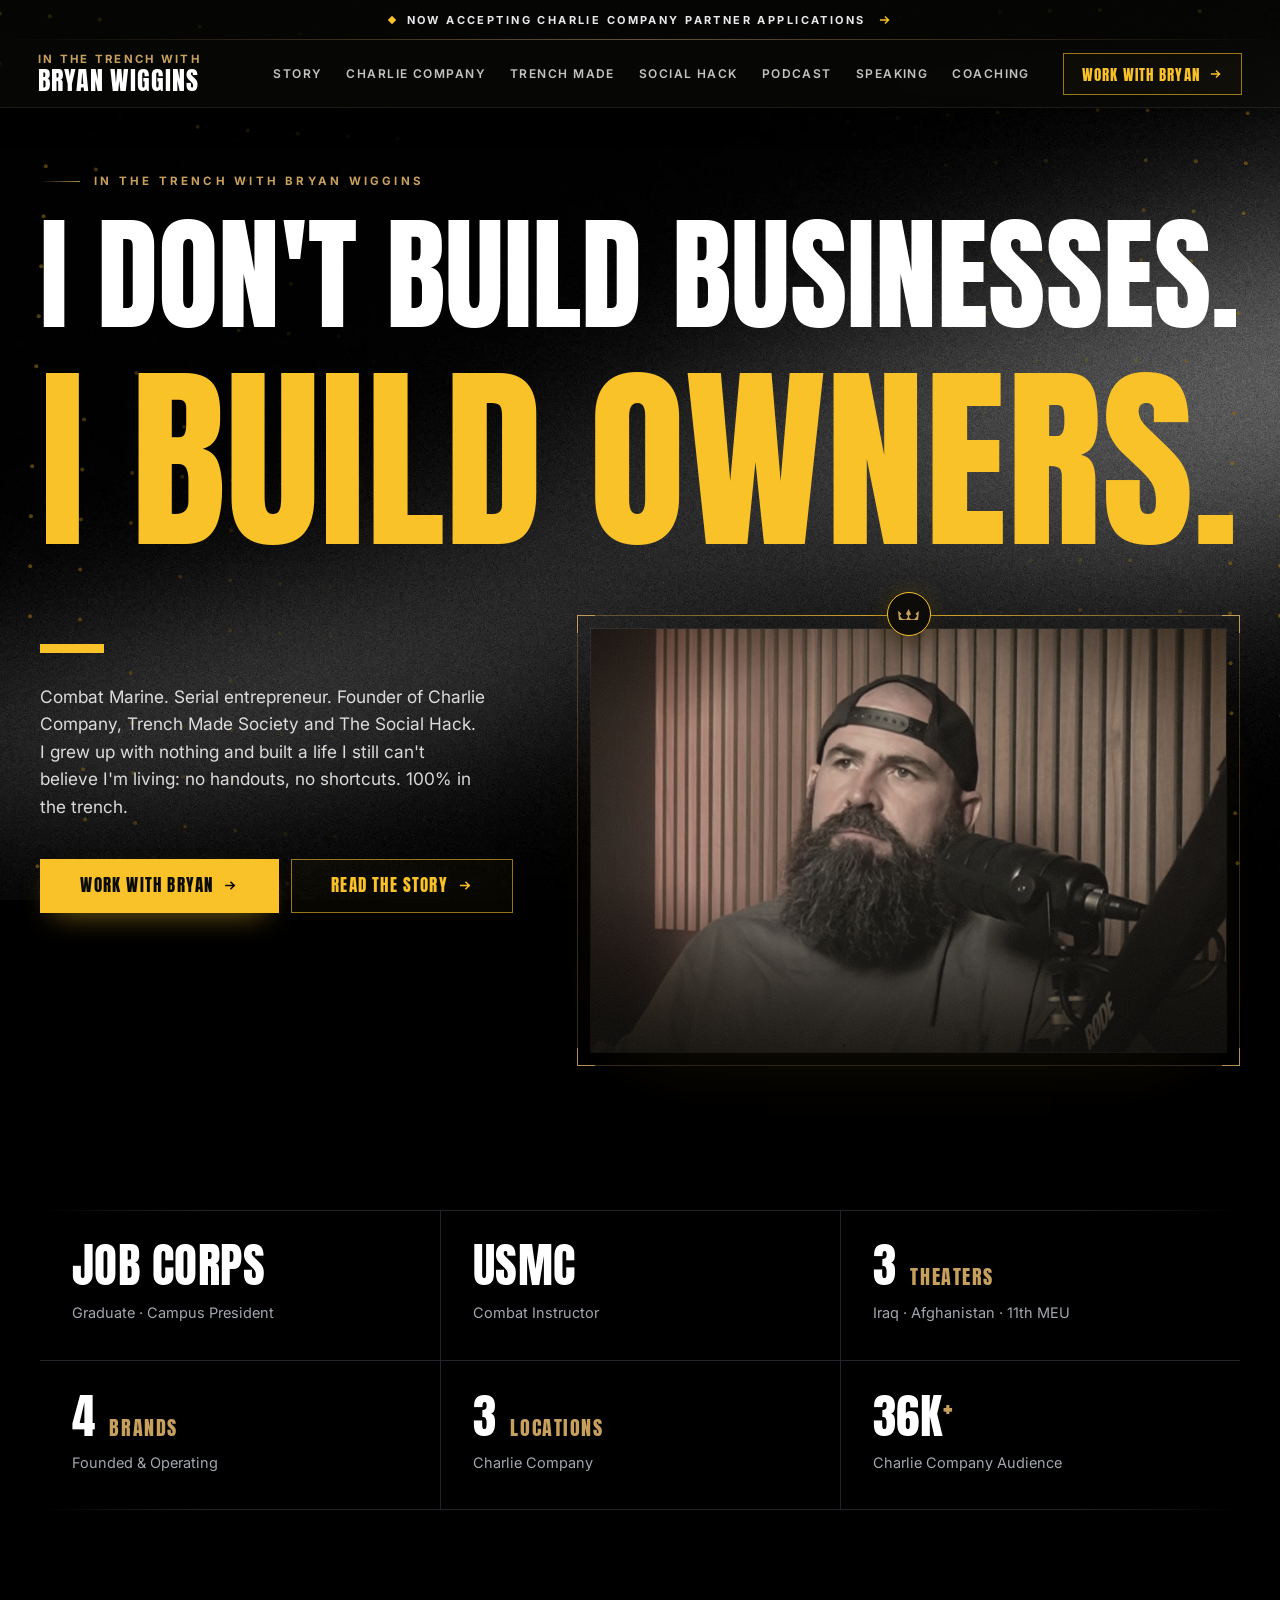
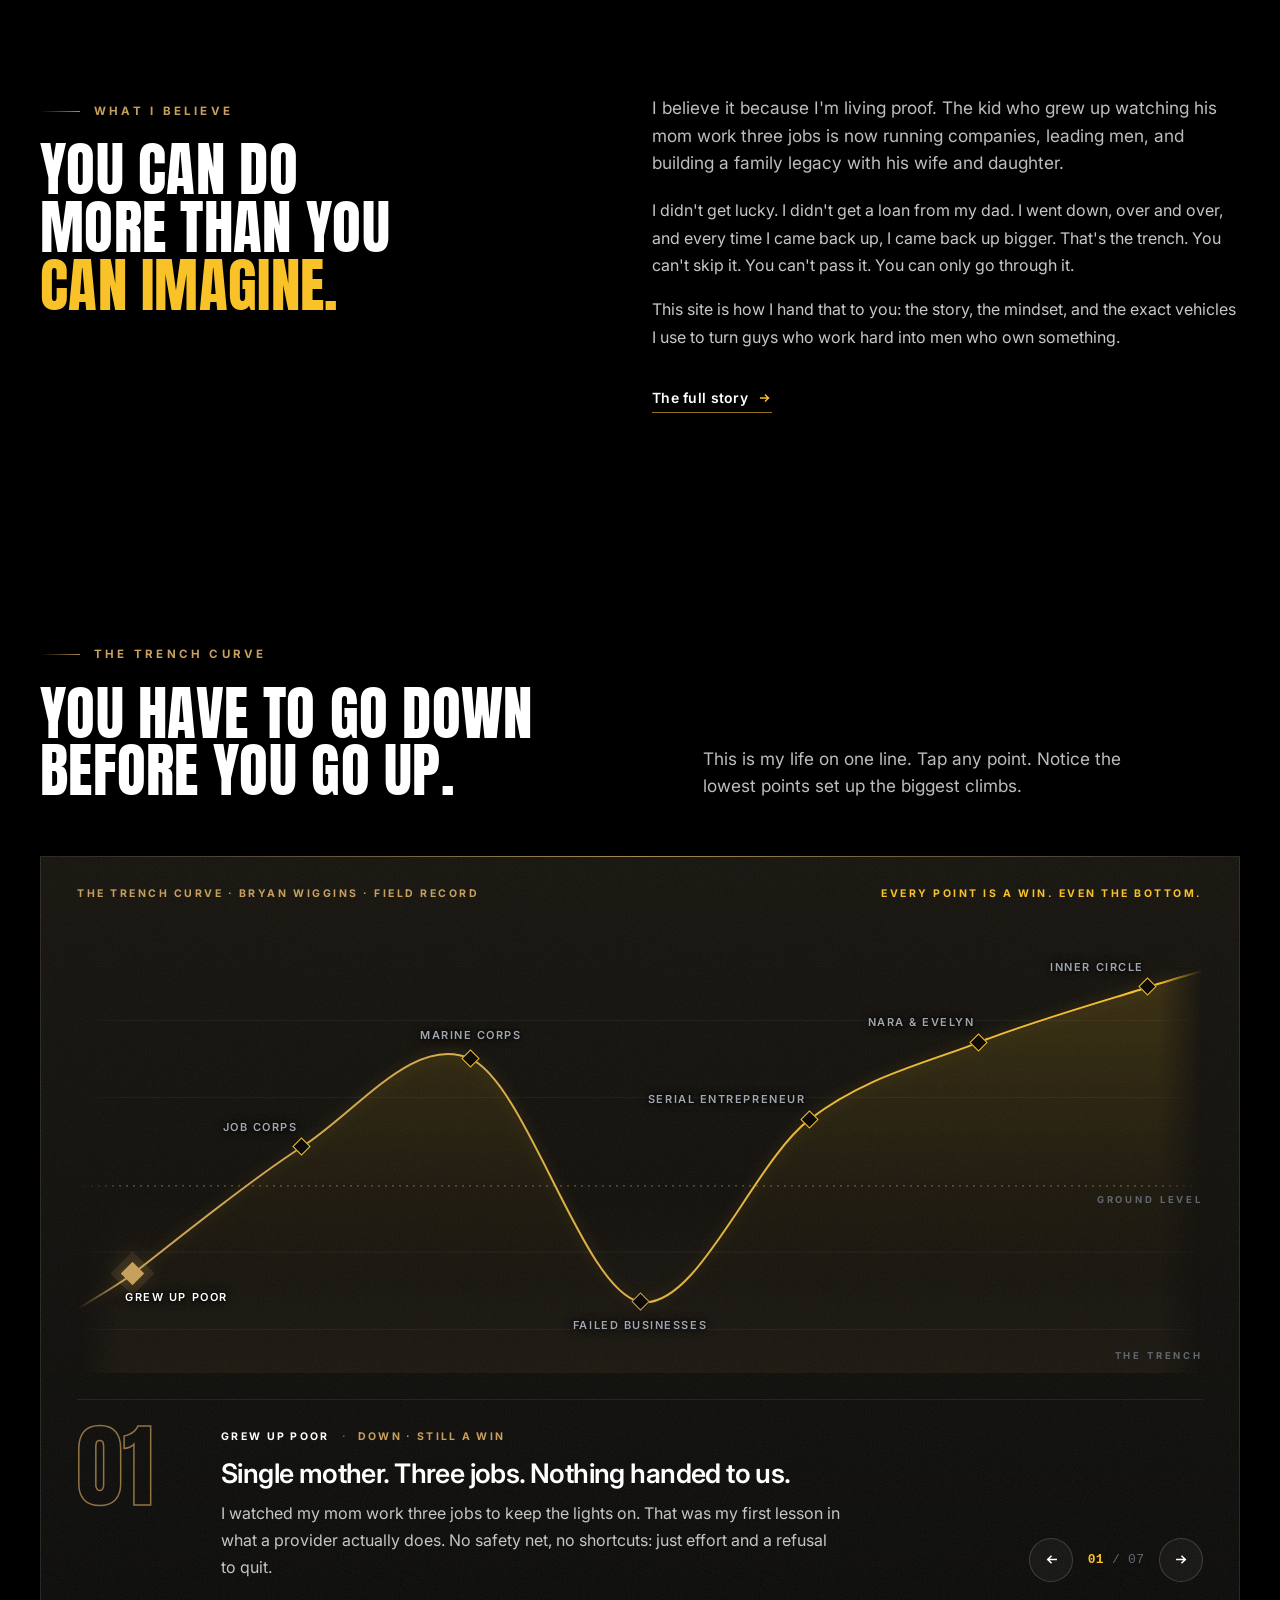
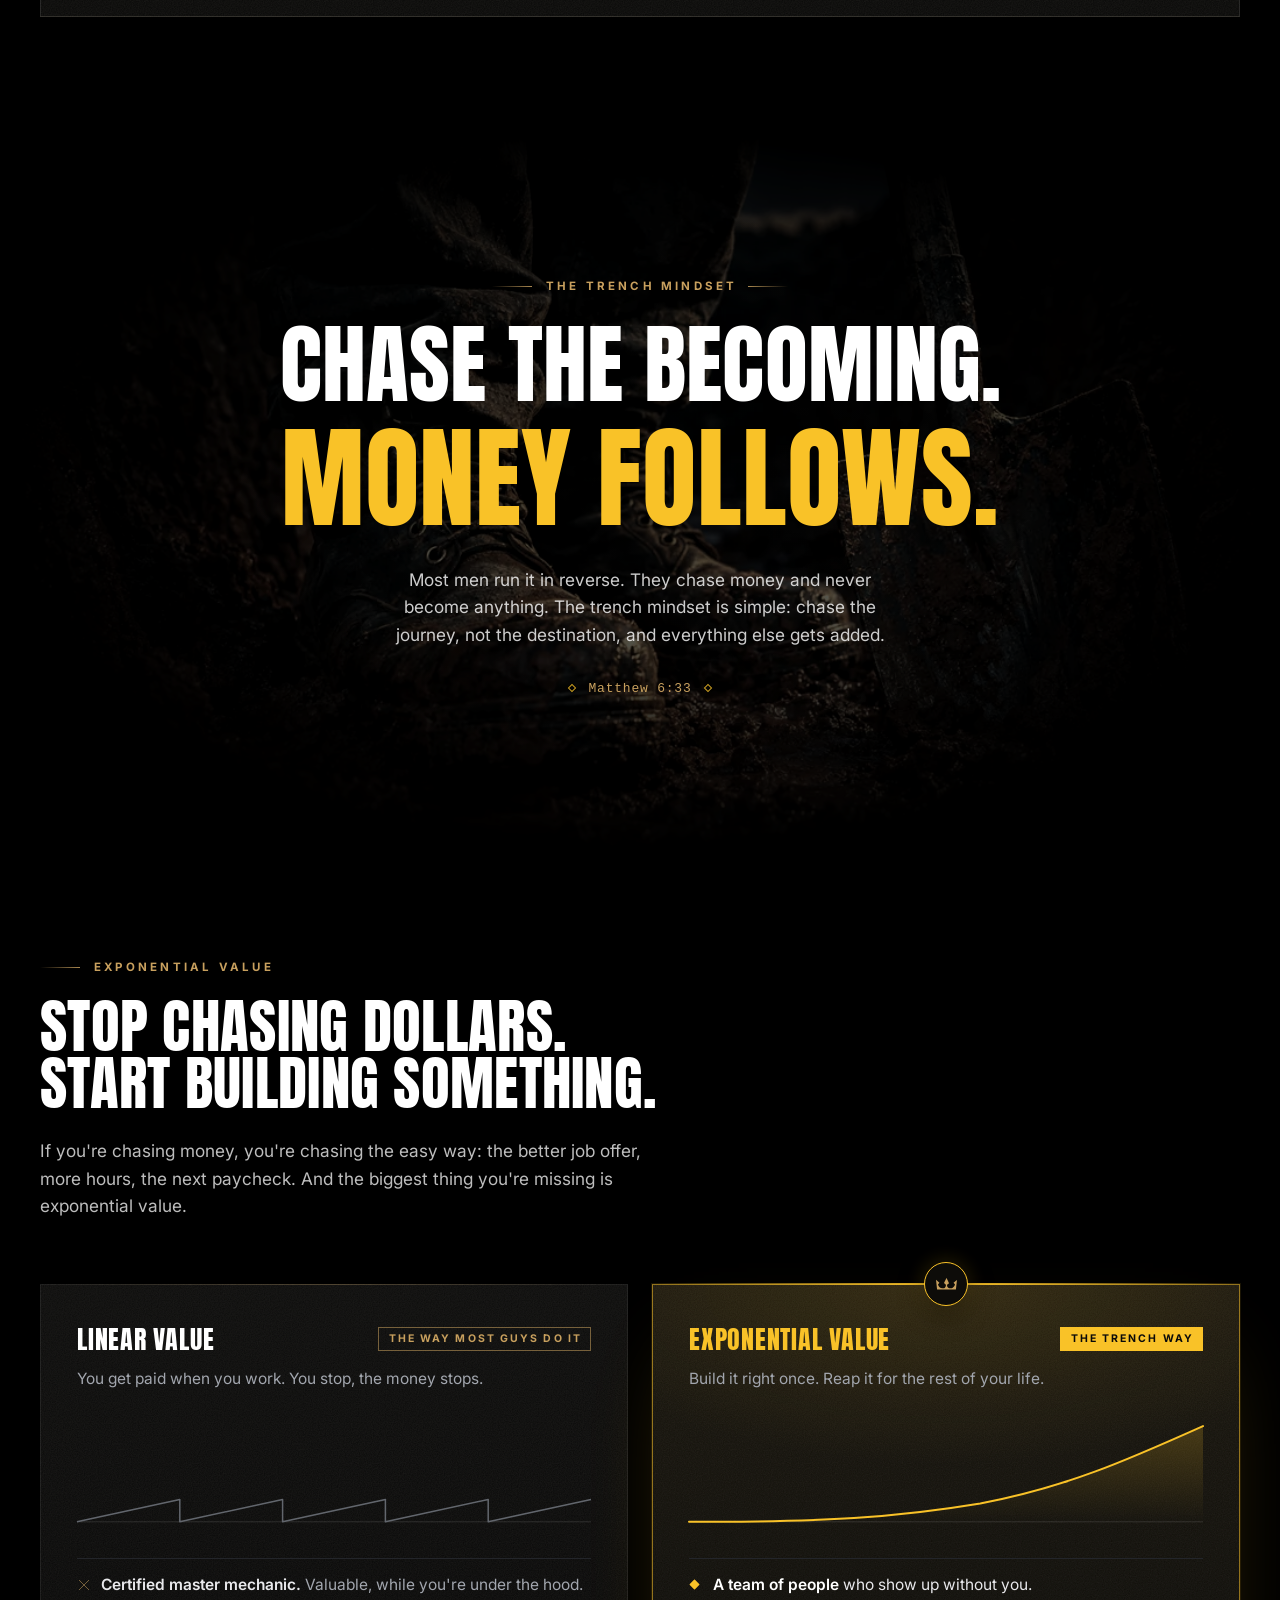
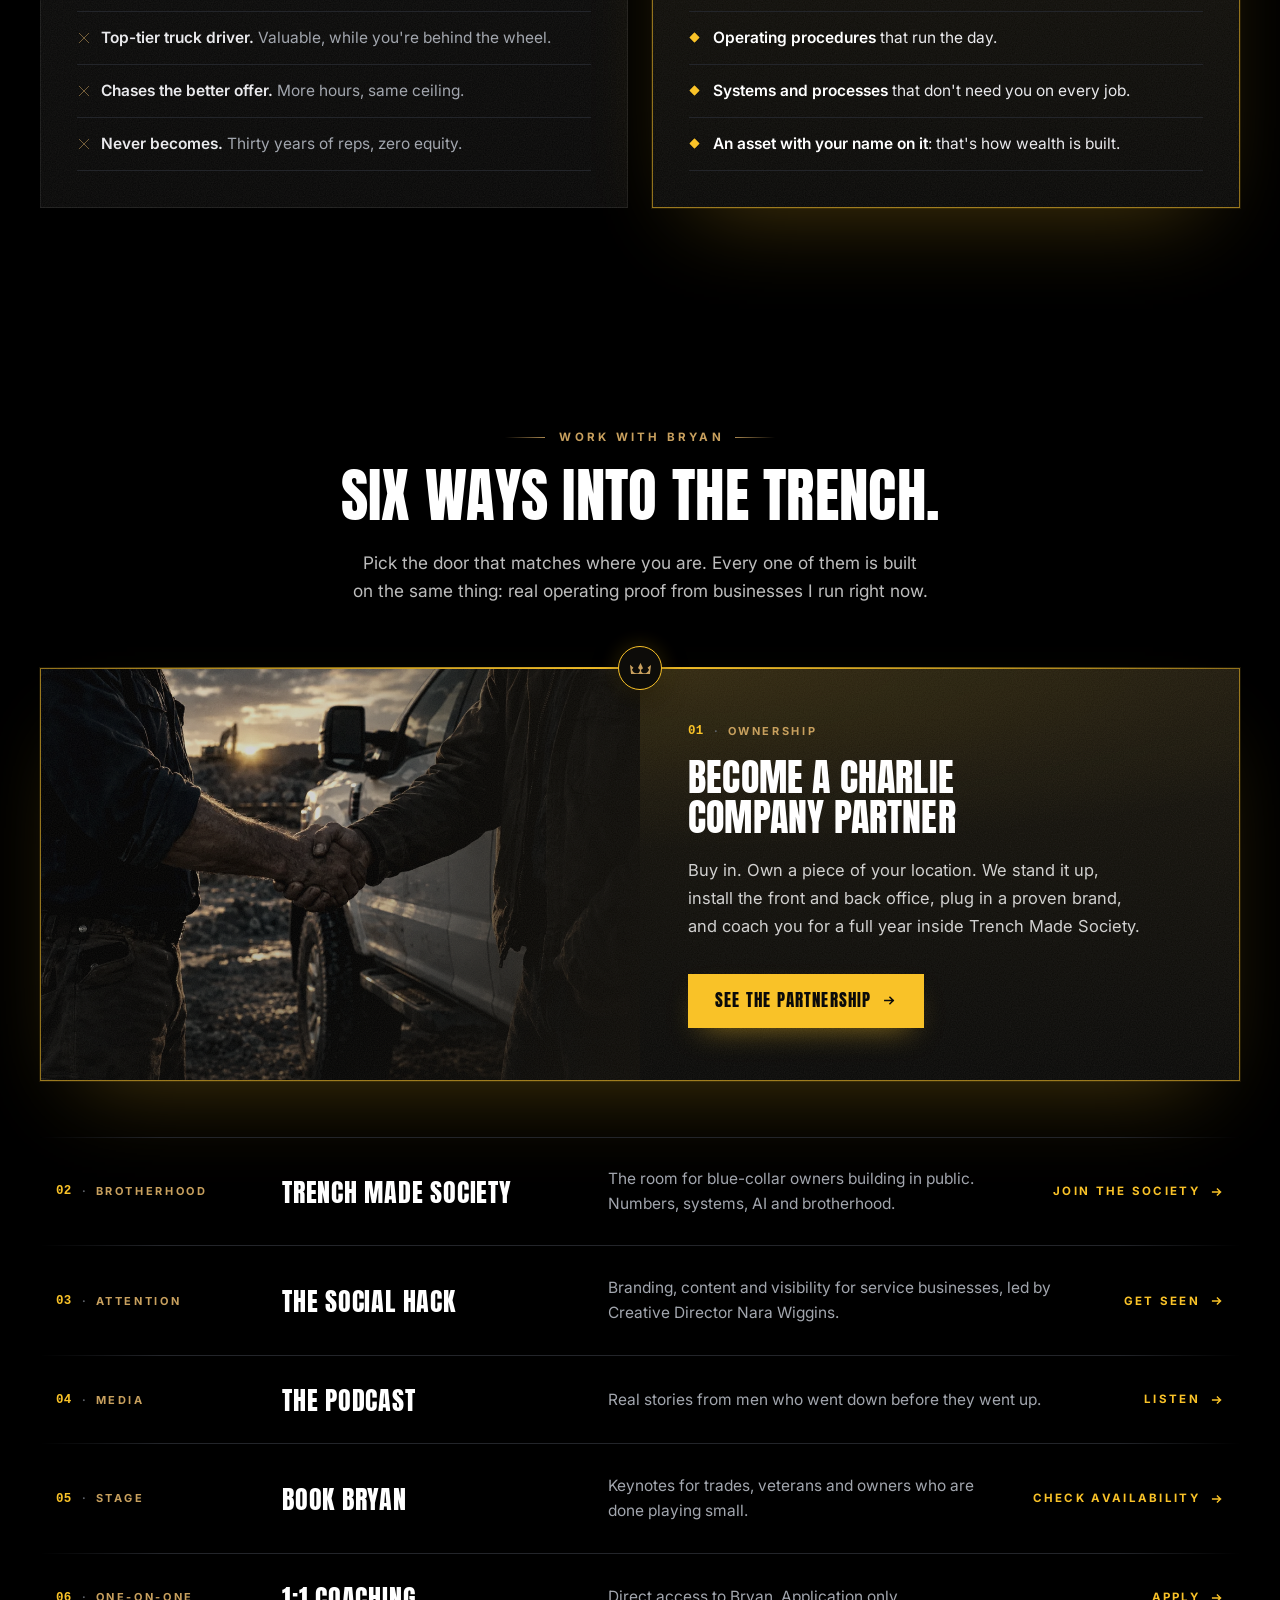
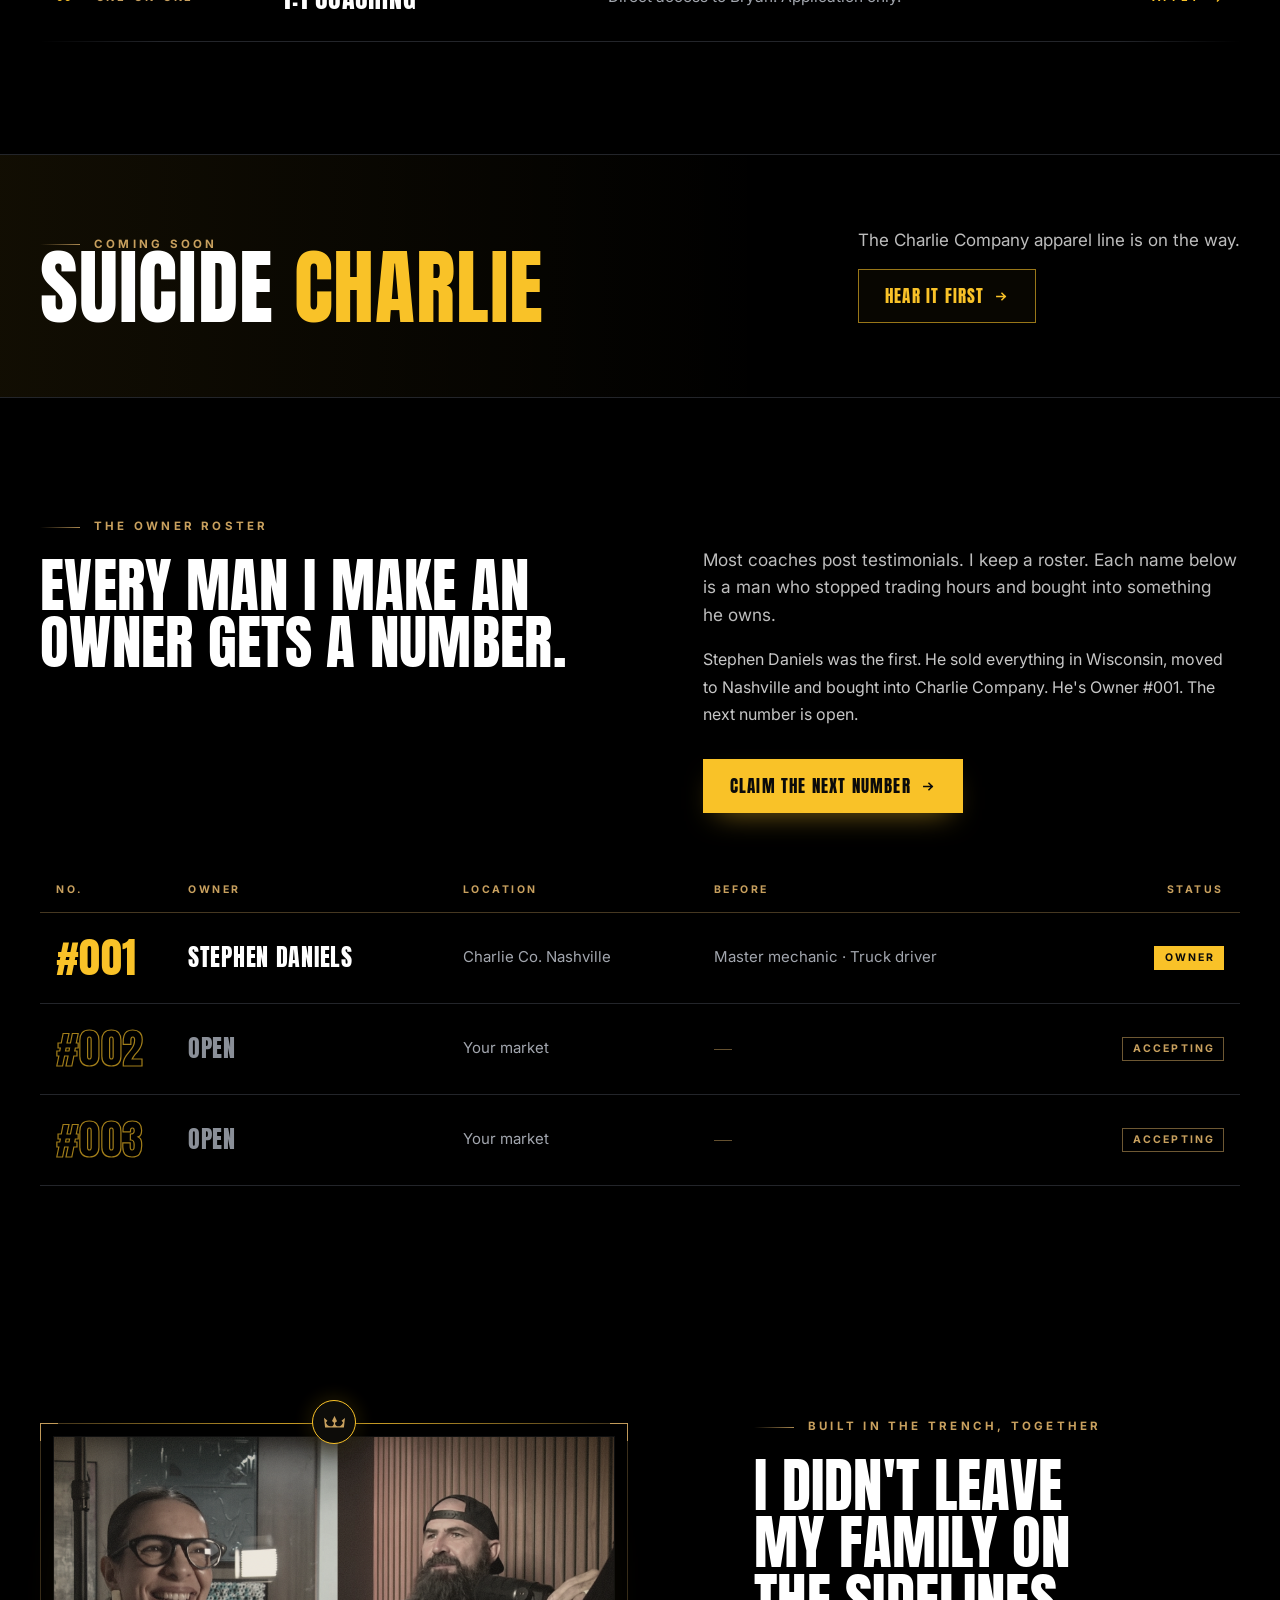
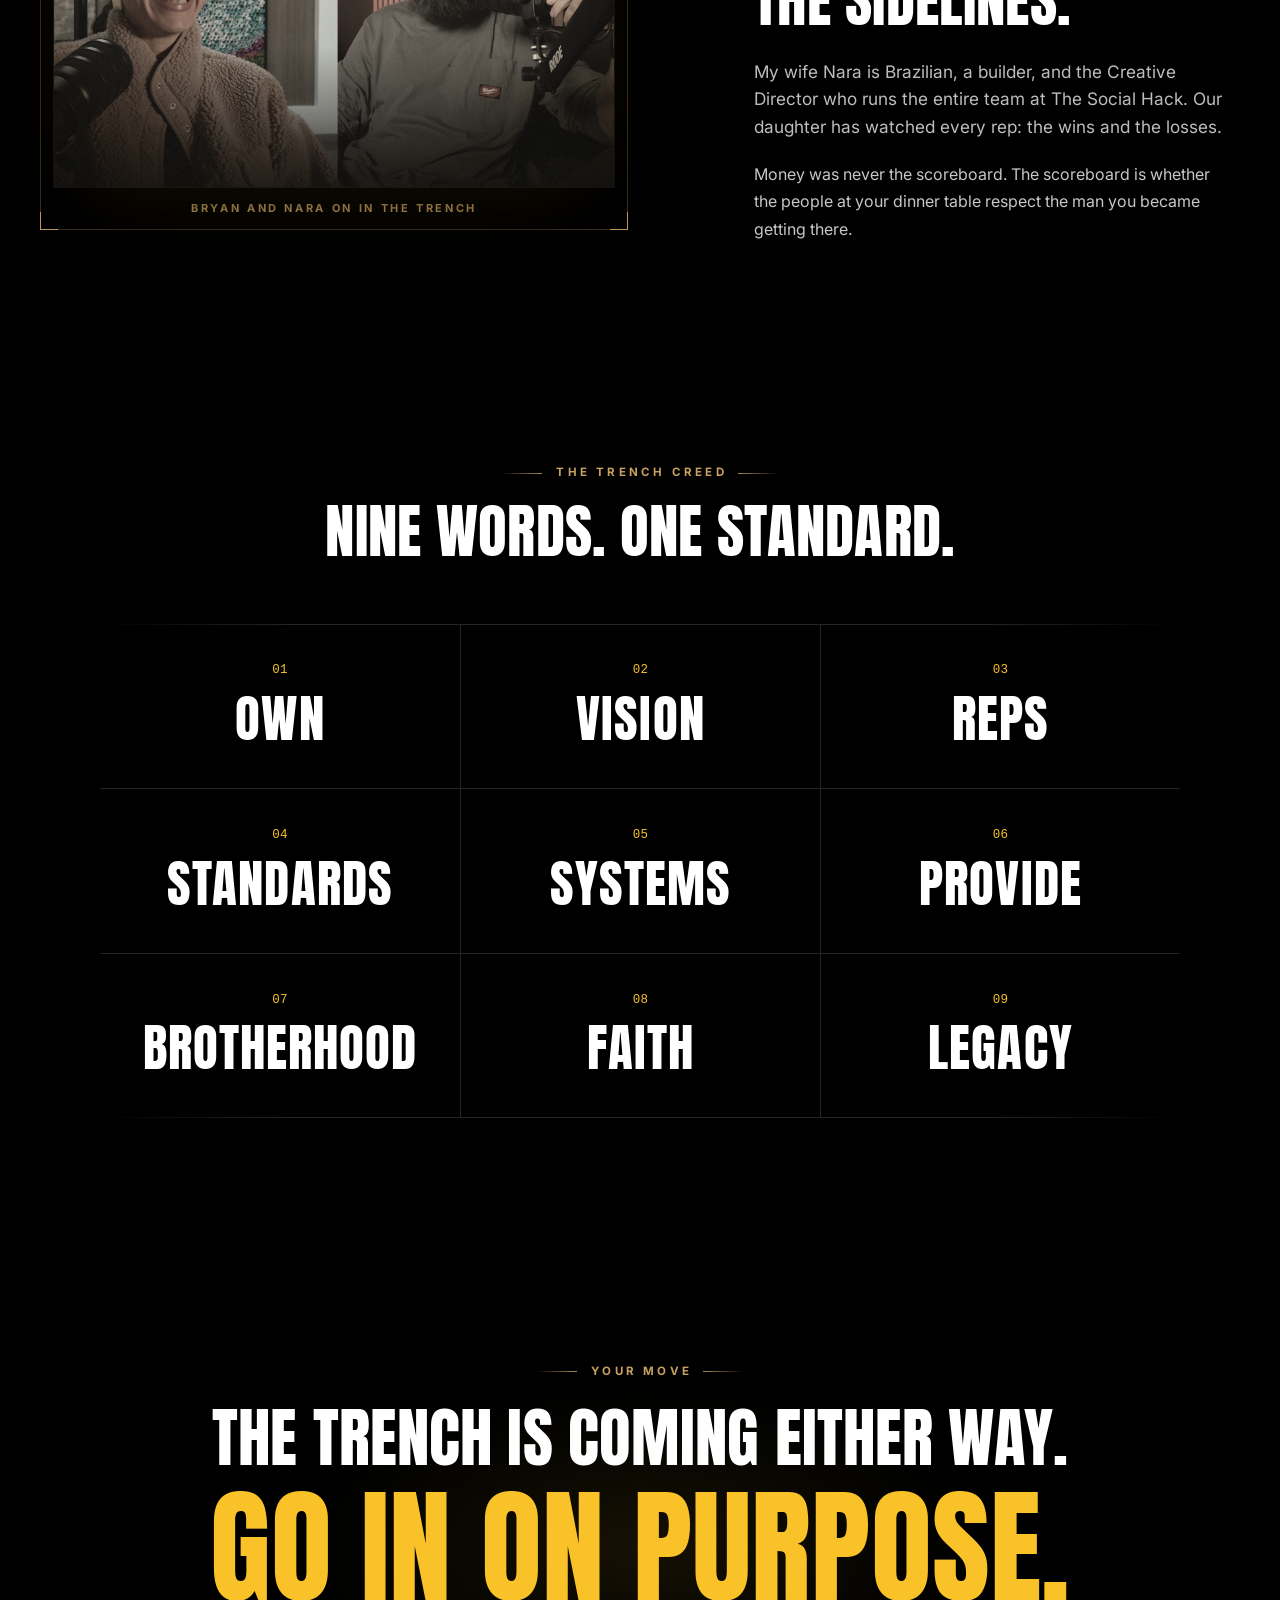
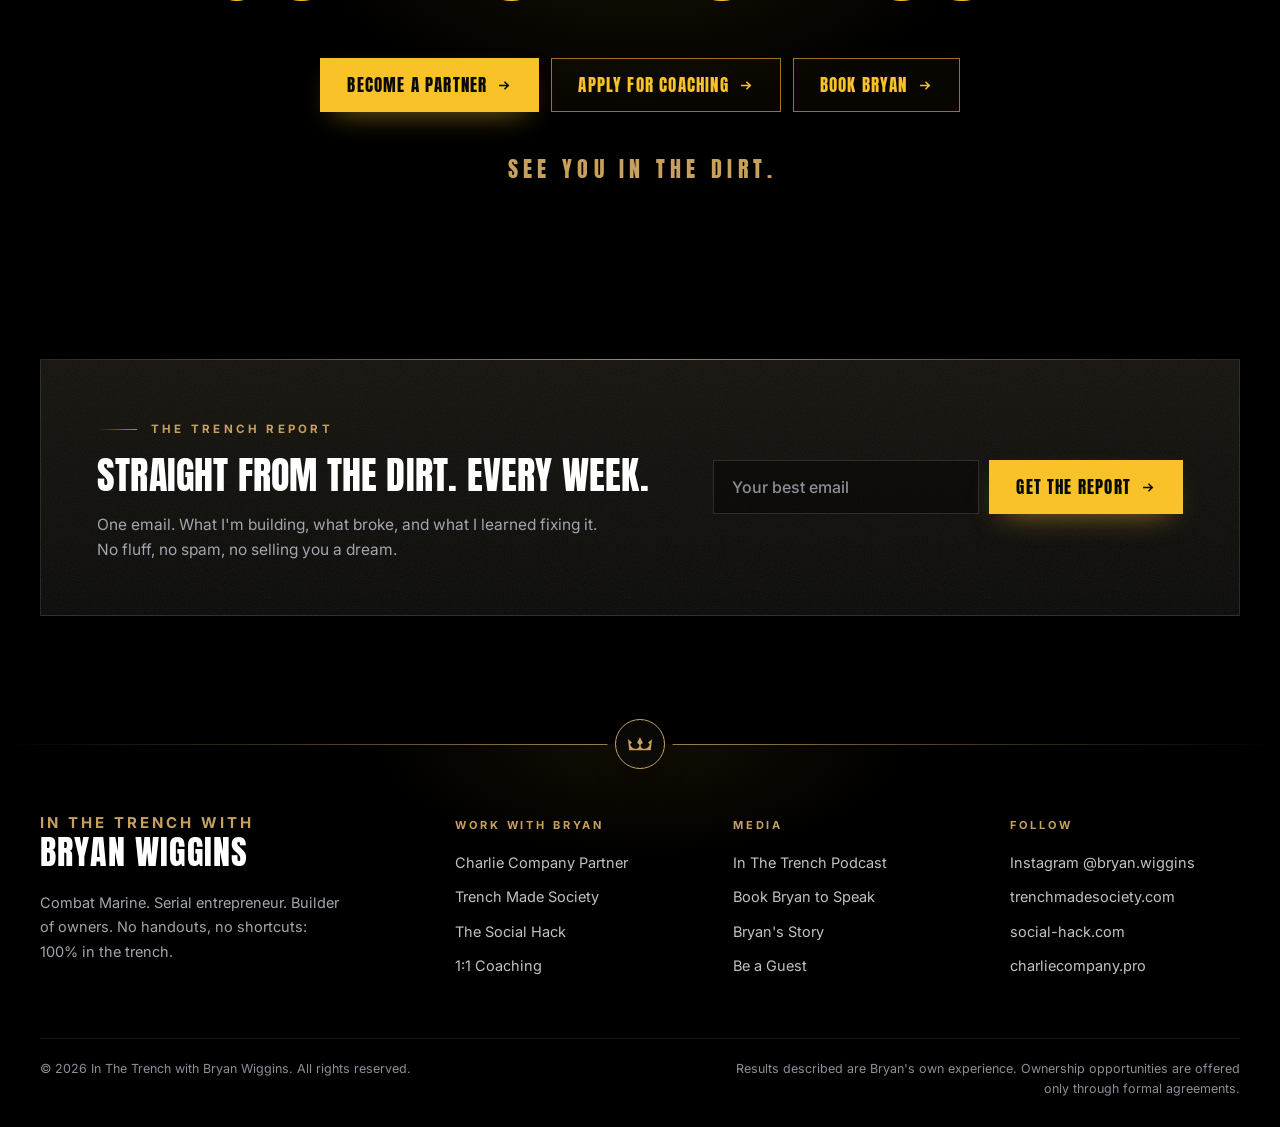
==== commit 2593e010: "Add Suicide Charlie coming-soon band to the home page Co-Authored-By: Claude Opus 5.5 <noreply@anthr" ====
--- a/index.html
+++ b/index.html
@@ -320,6 +320,20 @@
   </div>
 </section>
 
+<!-- Suicide Charlie: apparel, coming soon (Bryan, 11/11) -->
+<section class="tk tk--tight bw-soon" aria-labelledby="soon-h">
+  <div class="tk-wrap bw-soon-in">
+    <div>
+      <p class="tk-cap tk-cap--left tk-rise">Coming soon</p>
+      <h2 id="soon-h" class="bw-soon-h tk-rise" style="--d:1">Suicide <span>Charlie</span></h2>
+    </div>
+    <div class="bw-soon-side tk-rise" style="--d:2">
+      <p class="bw-soon-p">The Charlie Company apparel line is on the way.</p>
+      <a class="tk-btn" href="#tr-email">Hear it first<svg viewBox="0 0 16 16" aria-hidden="true" focusable="false"><path d="M3 8h9M8.5 4.5 12 8l-3.5 3.5" fill="none" stroke="currentColor" stroke-width="1.6" stroke-linecap="square"/></svg></a>
+    </div>
+  </div>
+</section>
+
 <!-- the owner roster -->
 <section class="tk bw-roster" aria-labelledby="roster-h">
   <div class="tk-wrap">
--- a/assets/site.css
+++ b/assets/site.css
@@ -628,3 +628,11 @@
   .tk.bw-roster .bw-ledger{ margin-top:48px; }
   .tk .bw-head{ margin-bottom:48px; }
 }
+
+/* Suicide Charlie band (coming soon) */
+.bw-soon{ border-top:.5px solid var(--tk-line); border-bottom:.5px solid var(--tk-line); background:linear-gradient(90deg, rgba(var(--tk-gold-rgb),.07), rgba(var(--tk-gold-rgb),0) 60%); }
+.bw-soon-in{ display:flex; align-items:center; justify-content:space-between; flex-wrap:wrap; gap:24px 48px; }
+.bw-soon-h{ margin:14px 0 0; font-family:var(--tk-display); font-weight:400; font-size:clamp(44px, 6.4vw, 92px); line-height:.9; letter-spacing:.01em; text-transform:uppercase; color:#fff; }
+.bw-soon-h span{ color:var(--tk-gold); }
+.bw-soon-side{ display:flex; flex-direction:column; align-items:flex-start; gap:16px; max-width:420px; }
+.bw-soon-p{ margin:0; color:var(--tk-soft); font-size:17px; line-height:1.5; }
